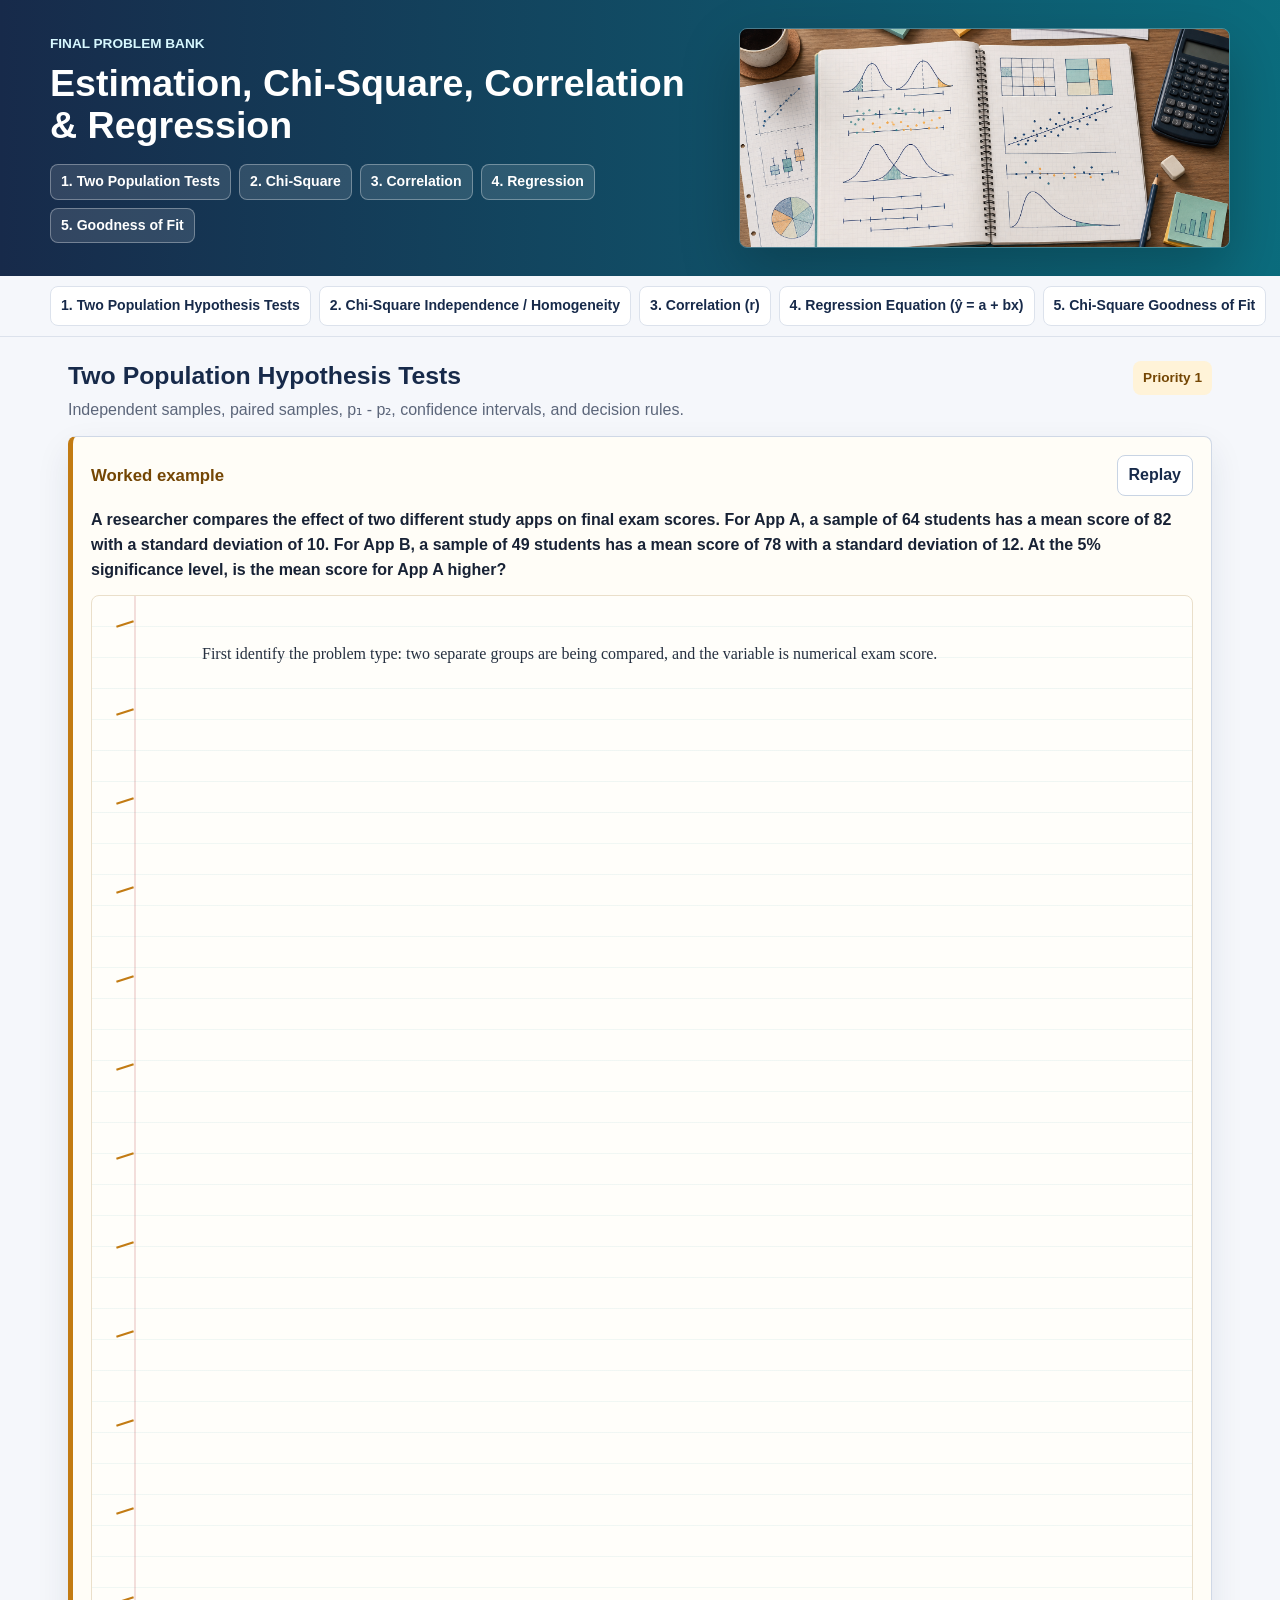
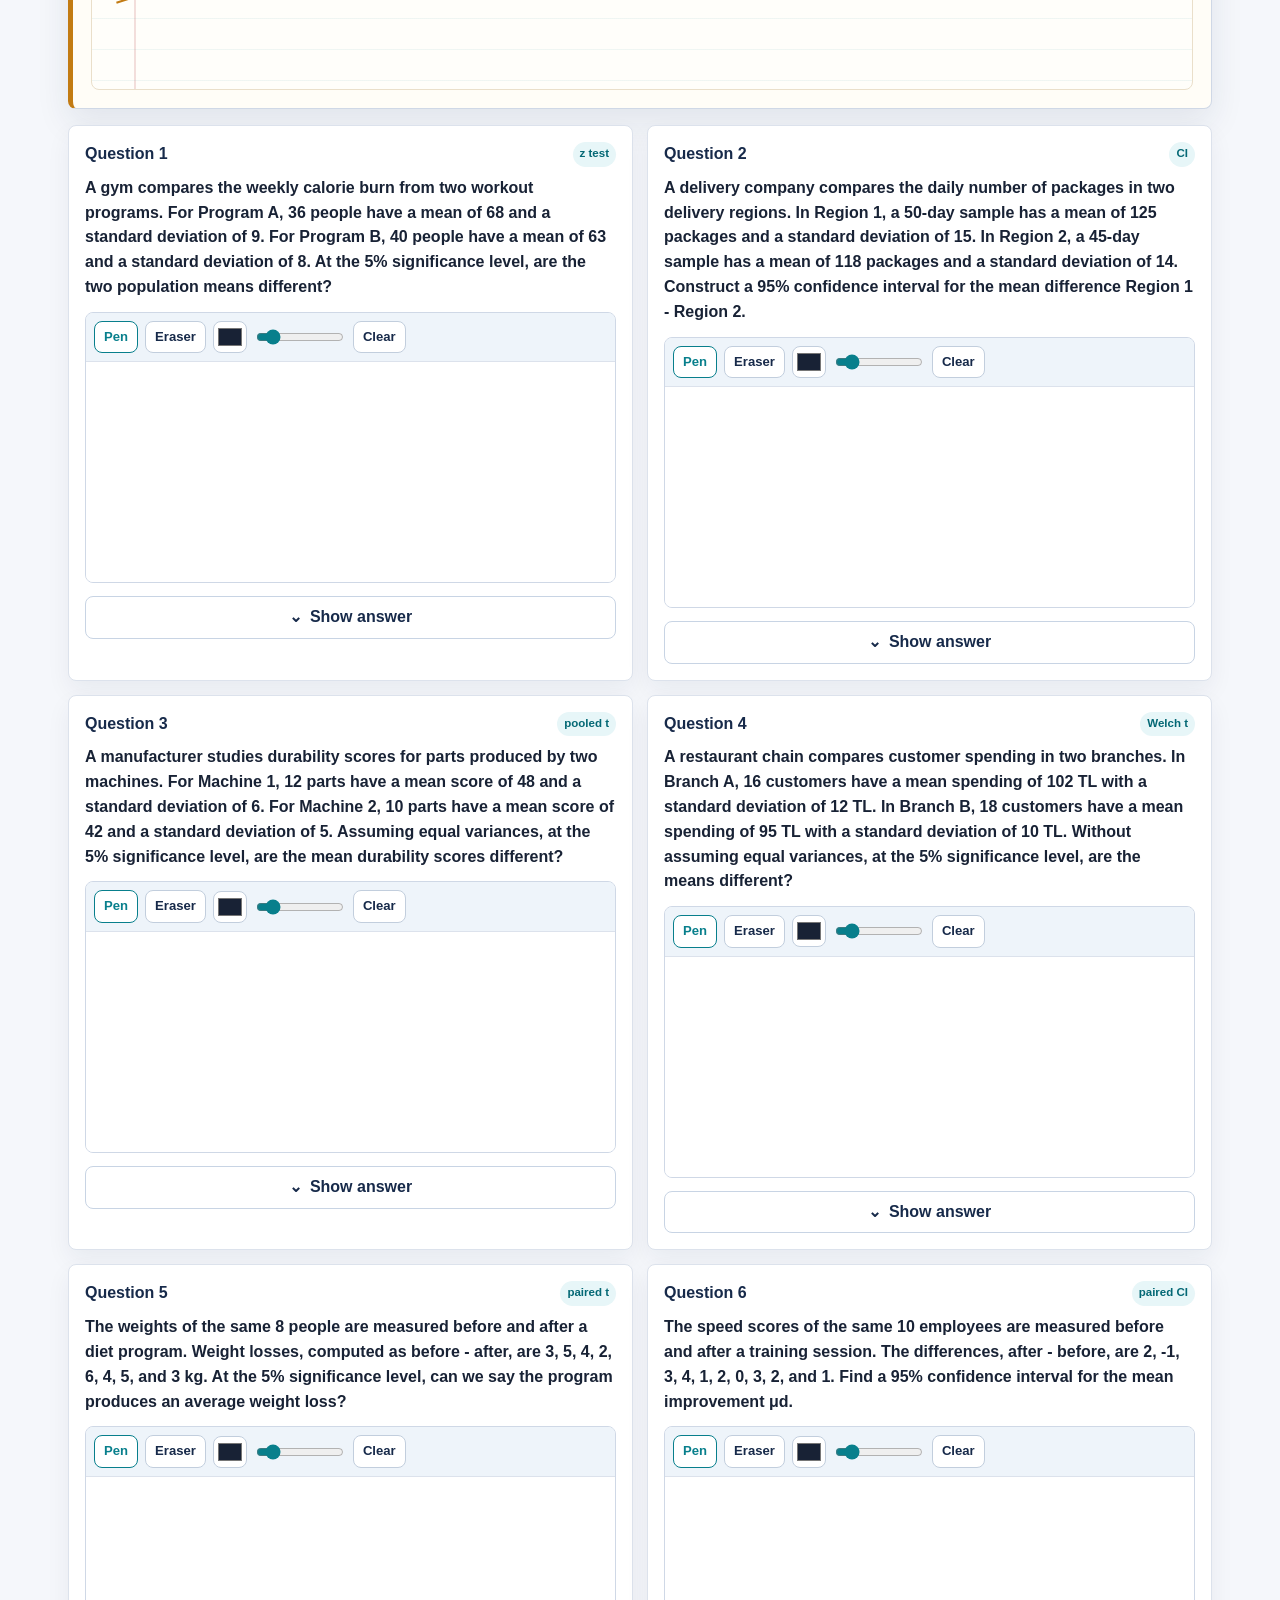
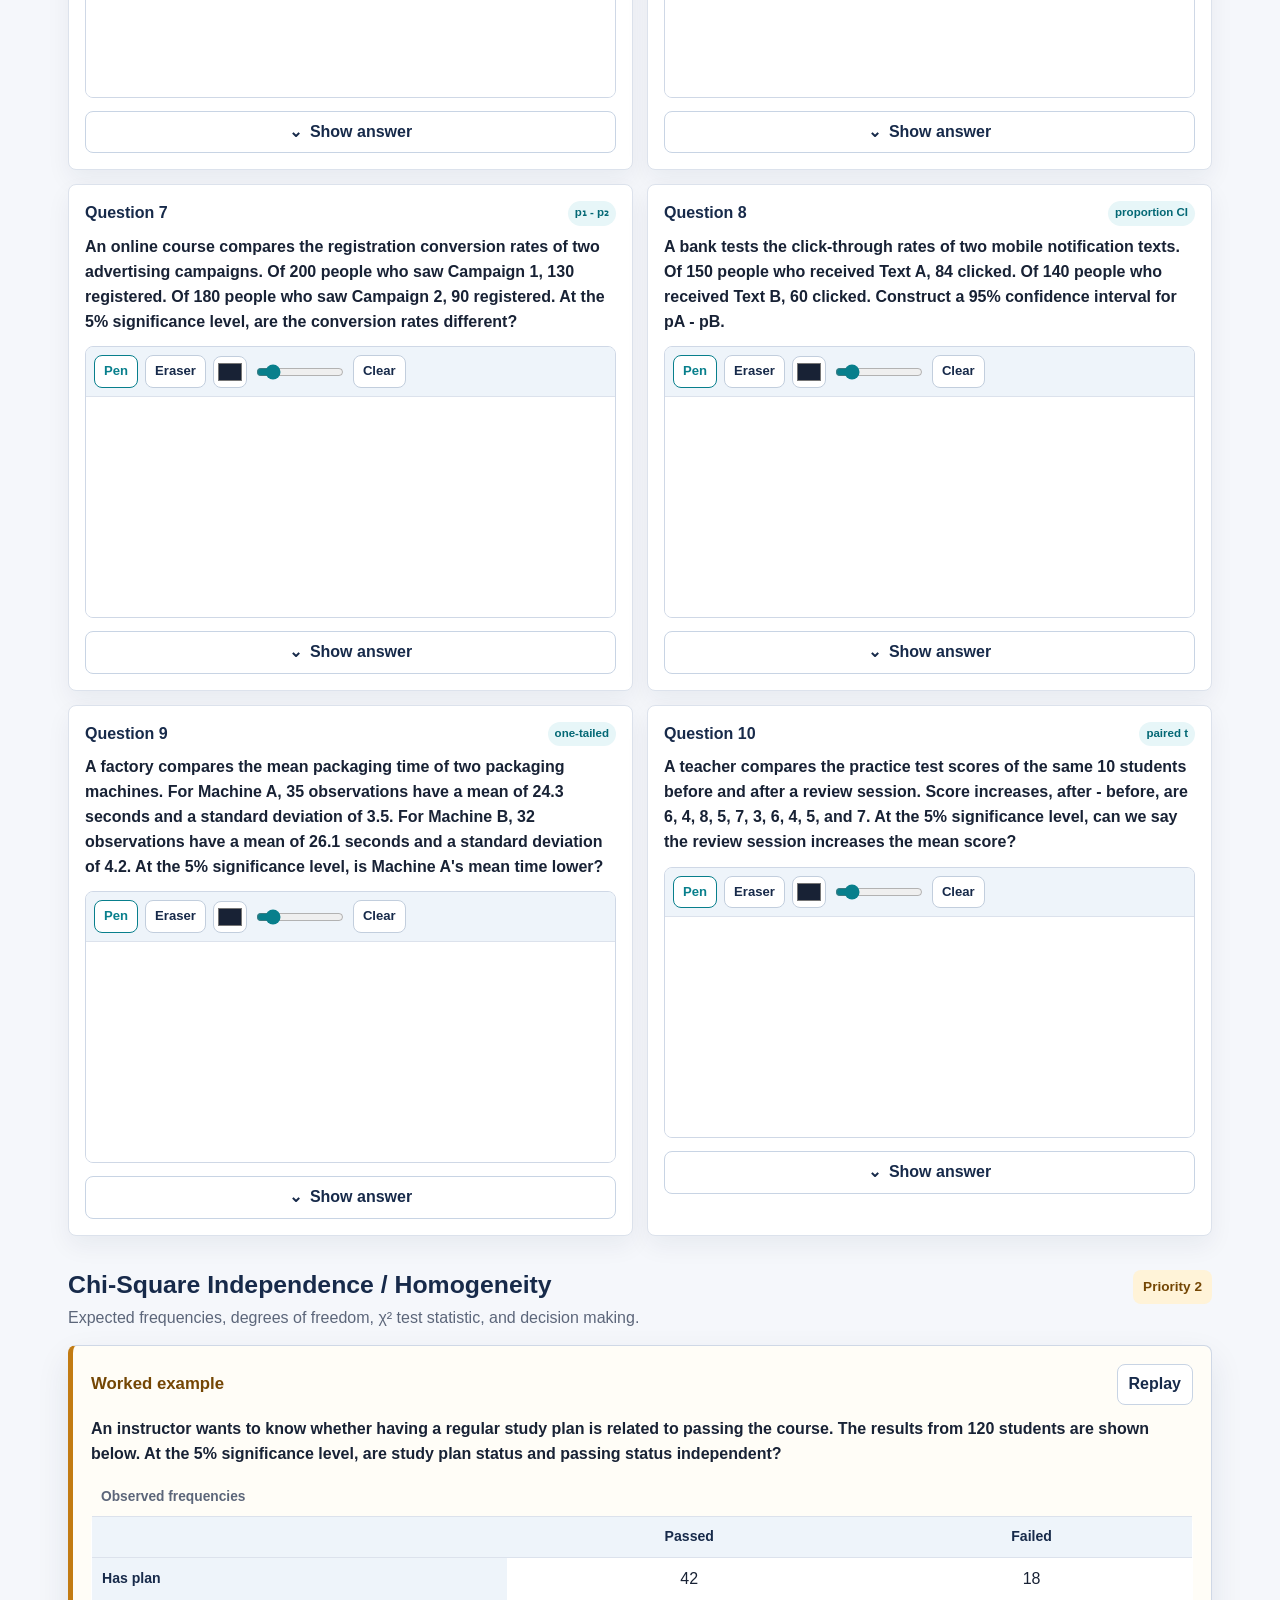
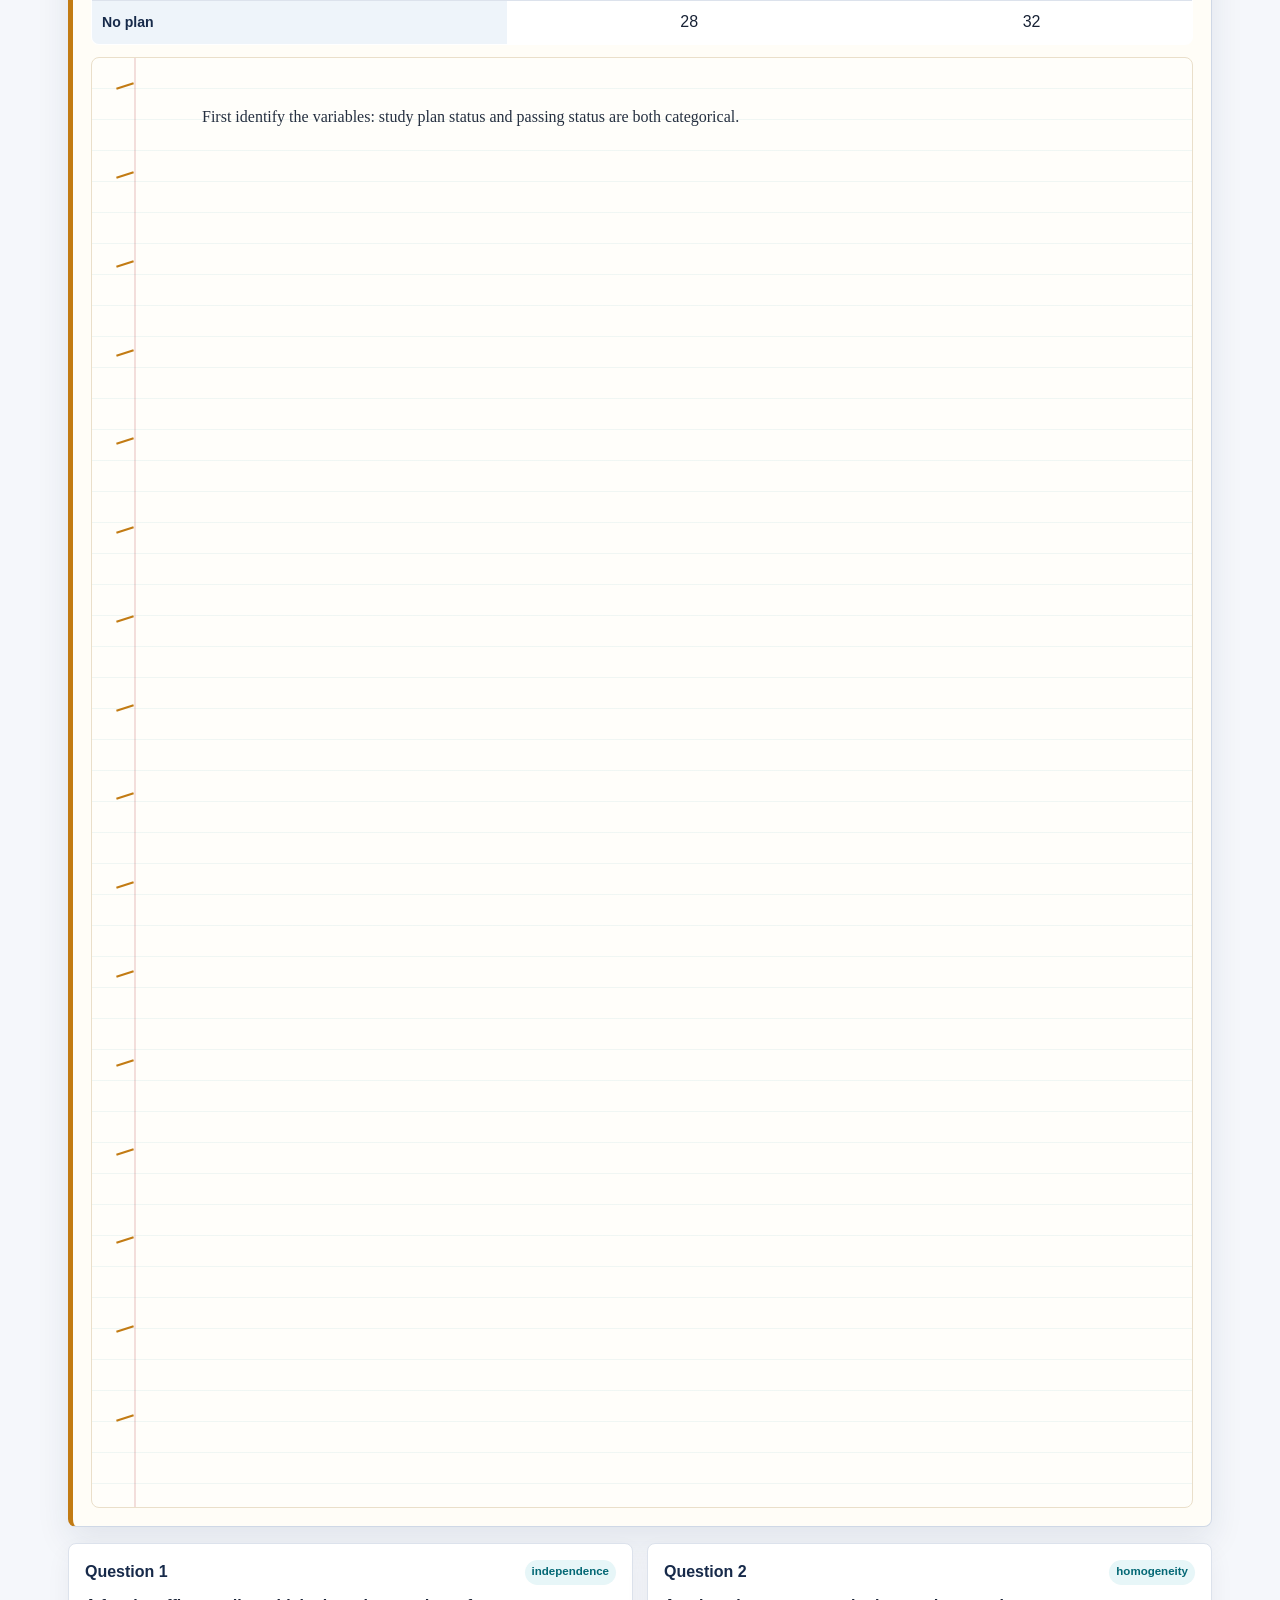
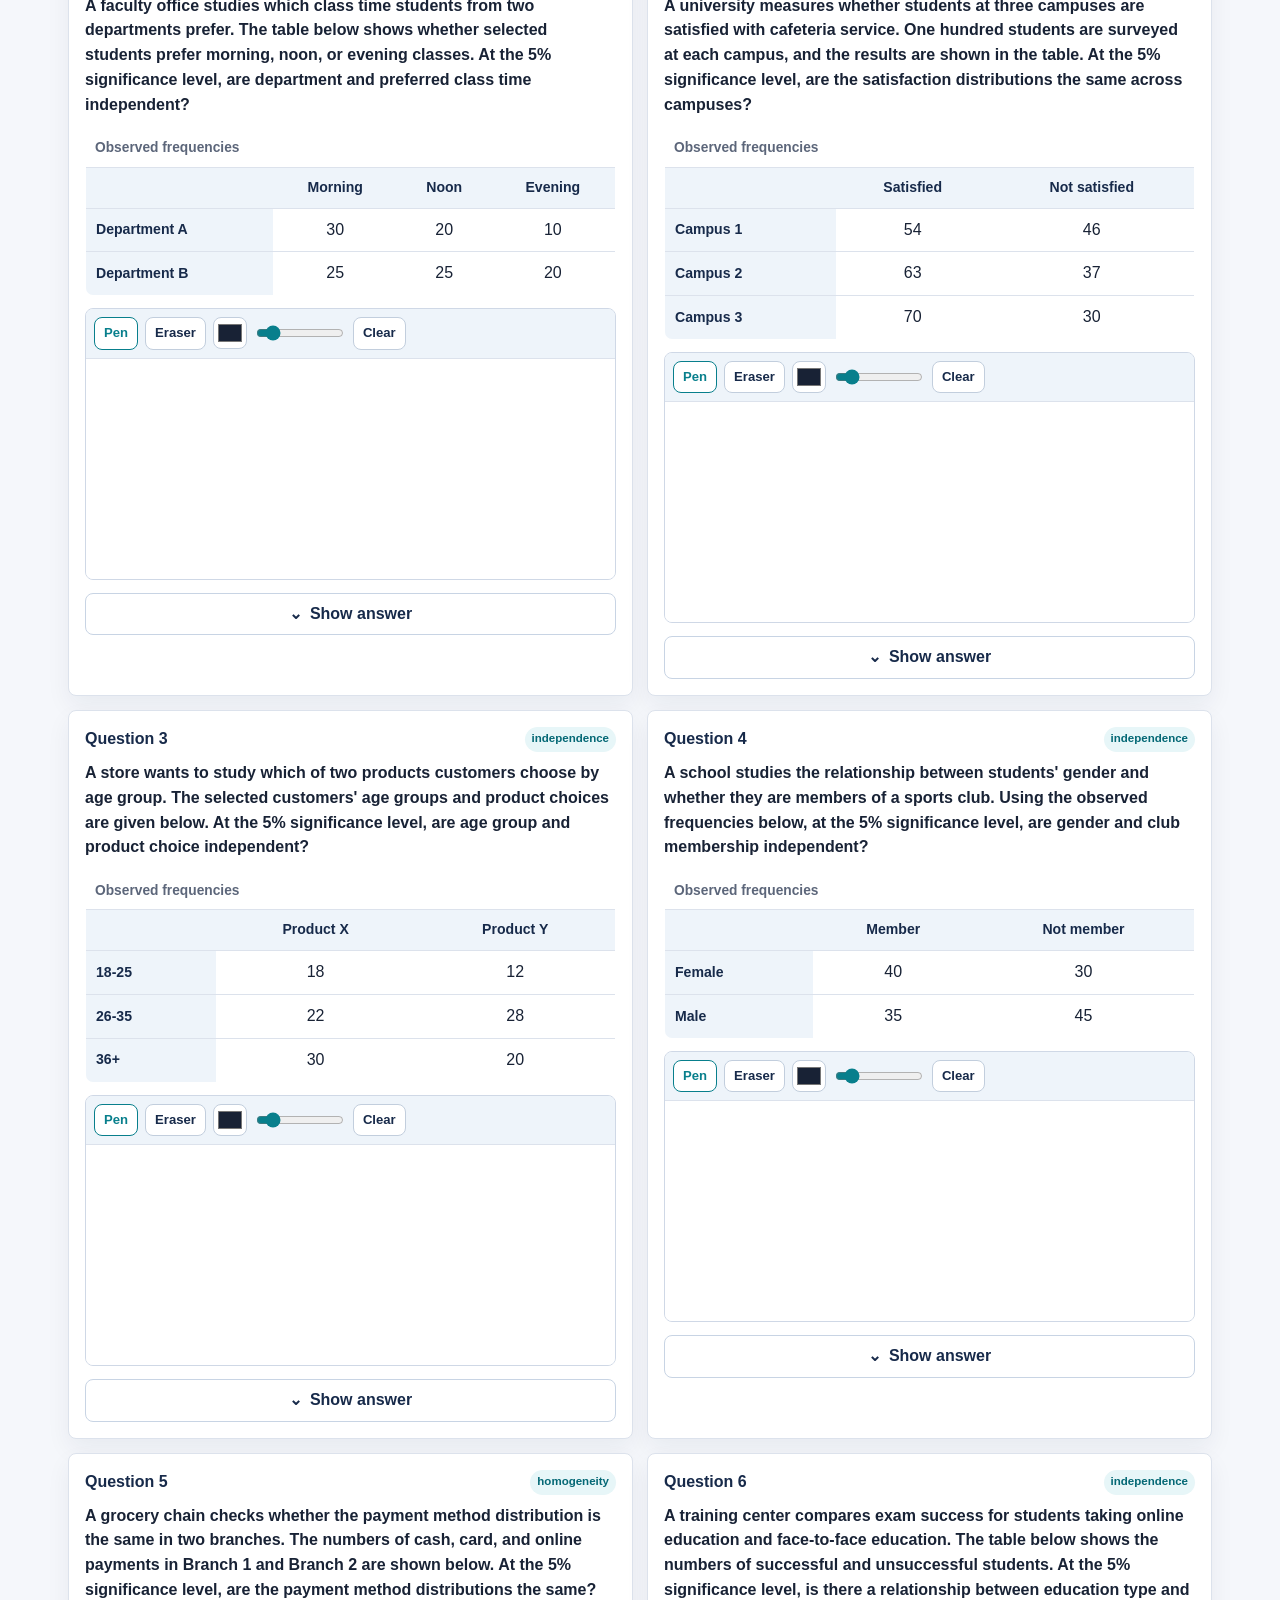
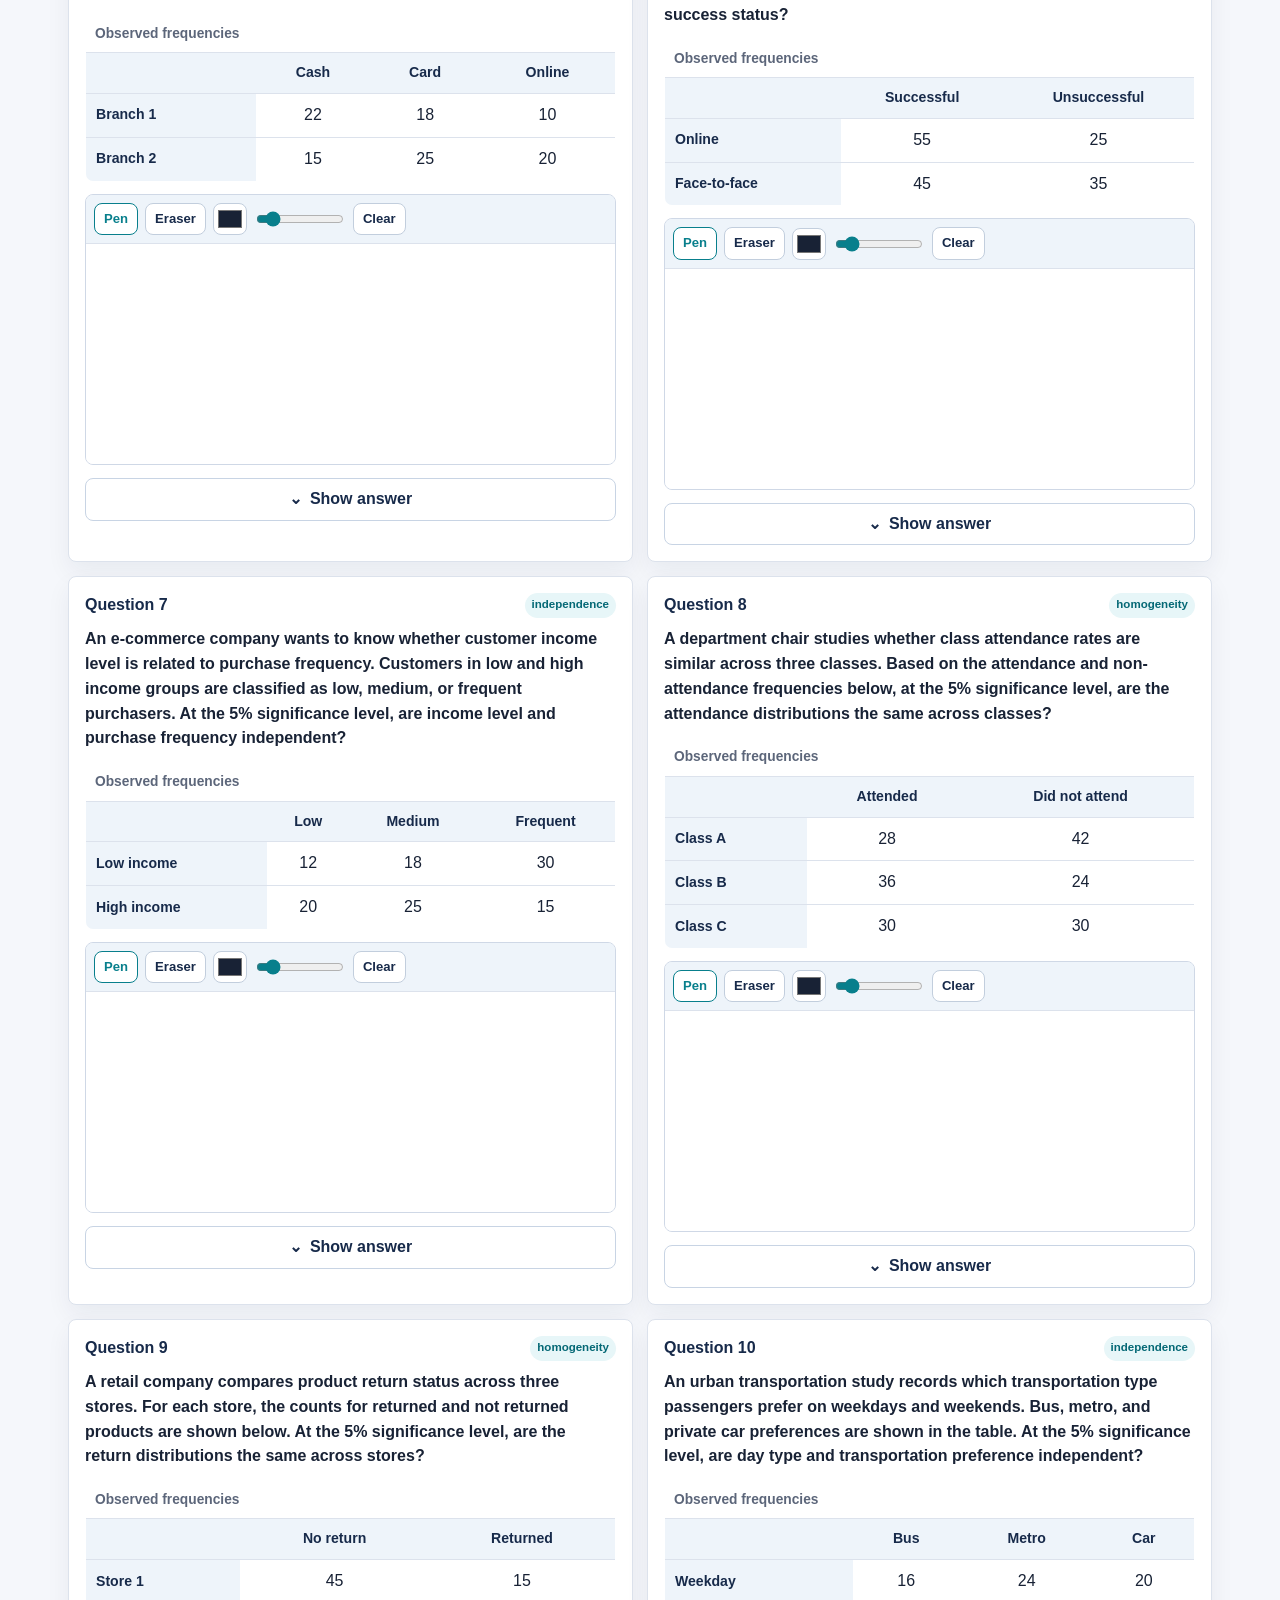
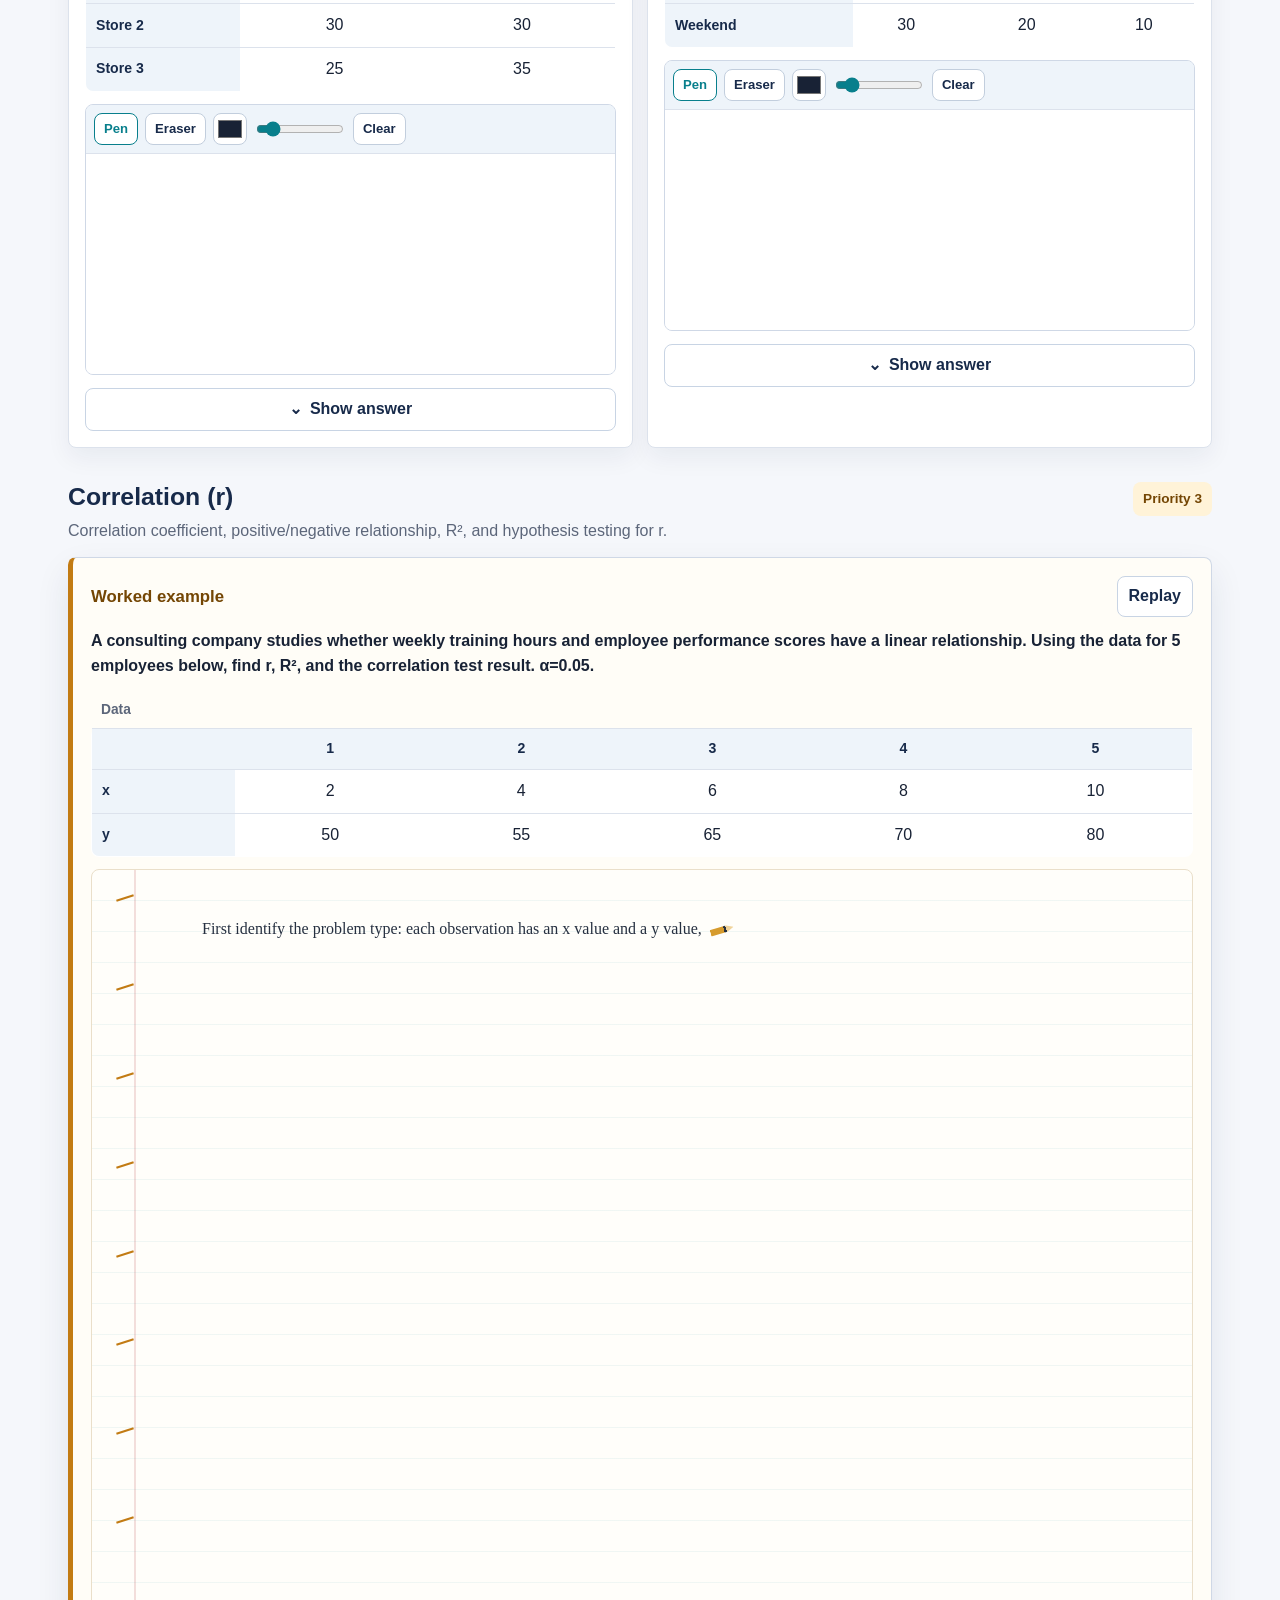
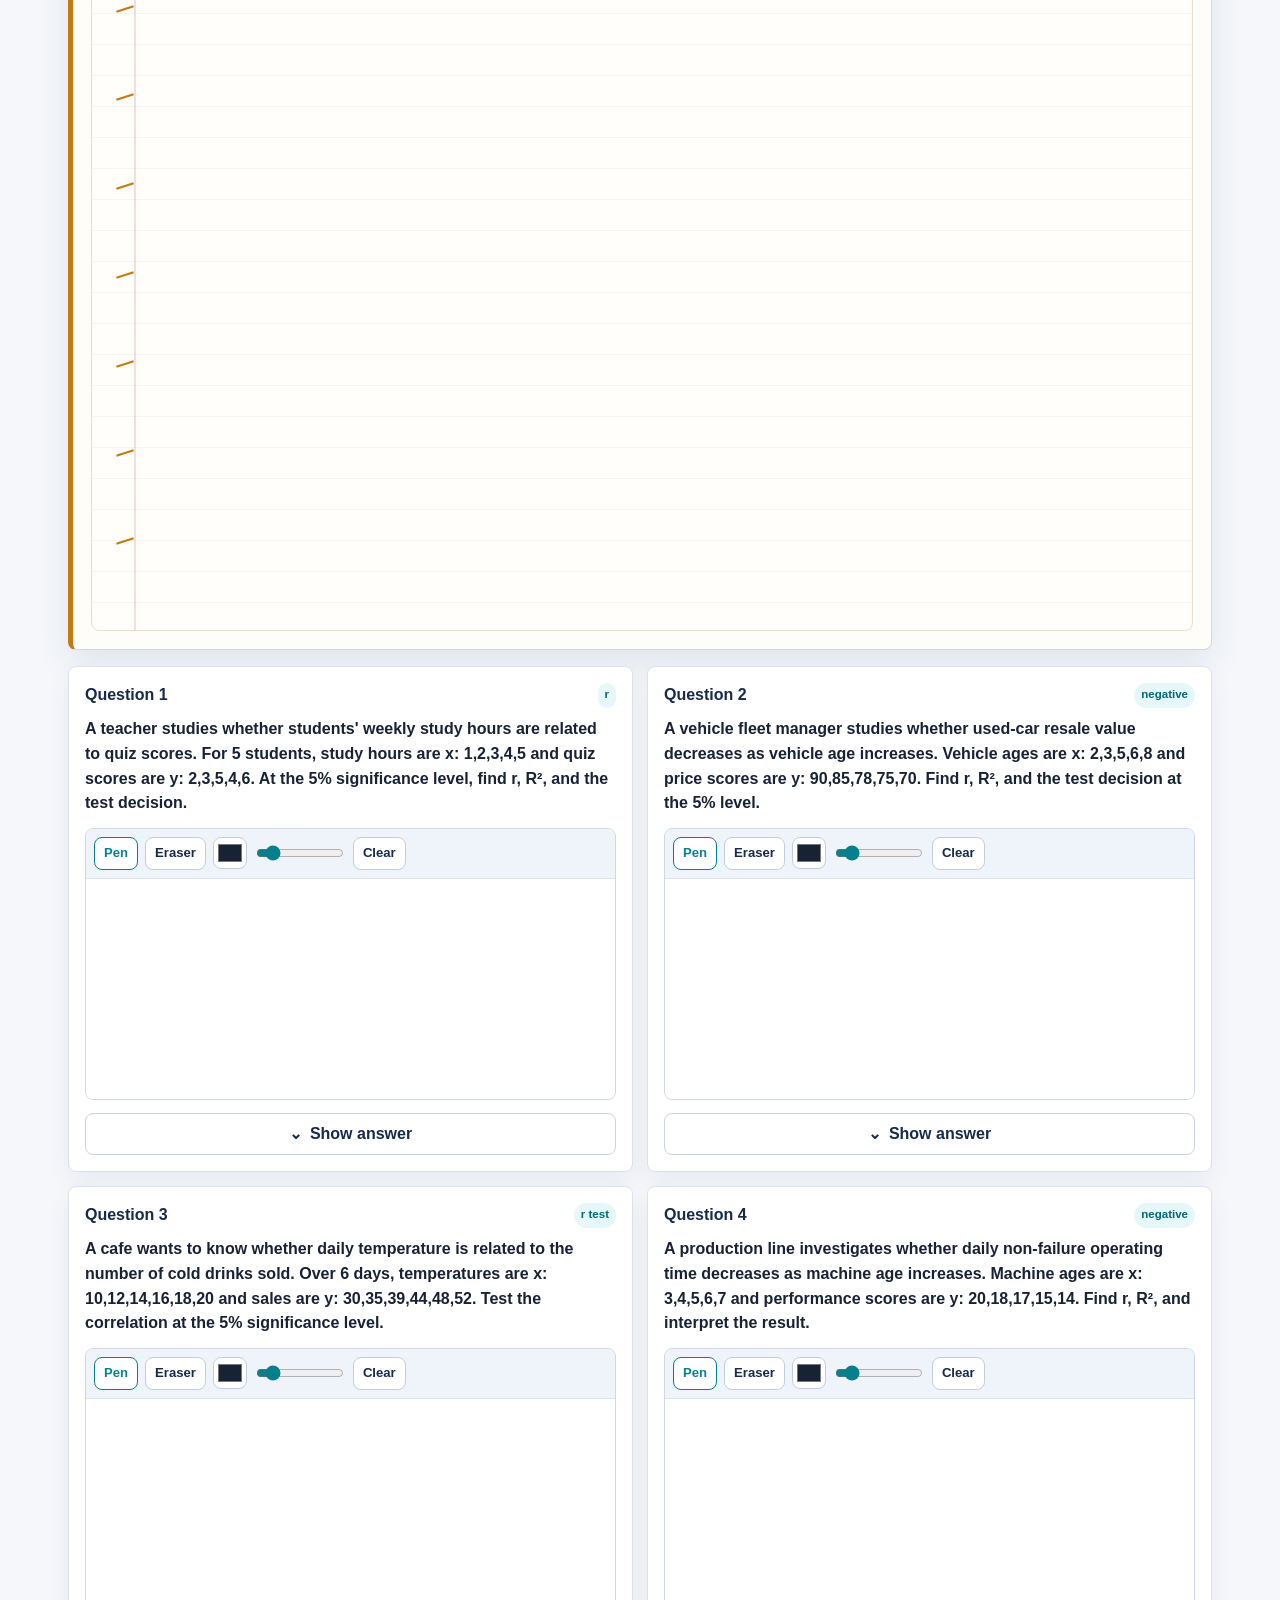
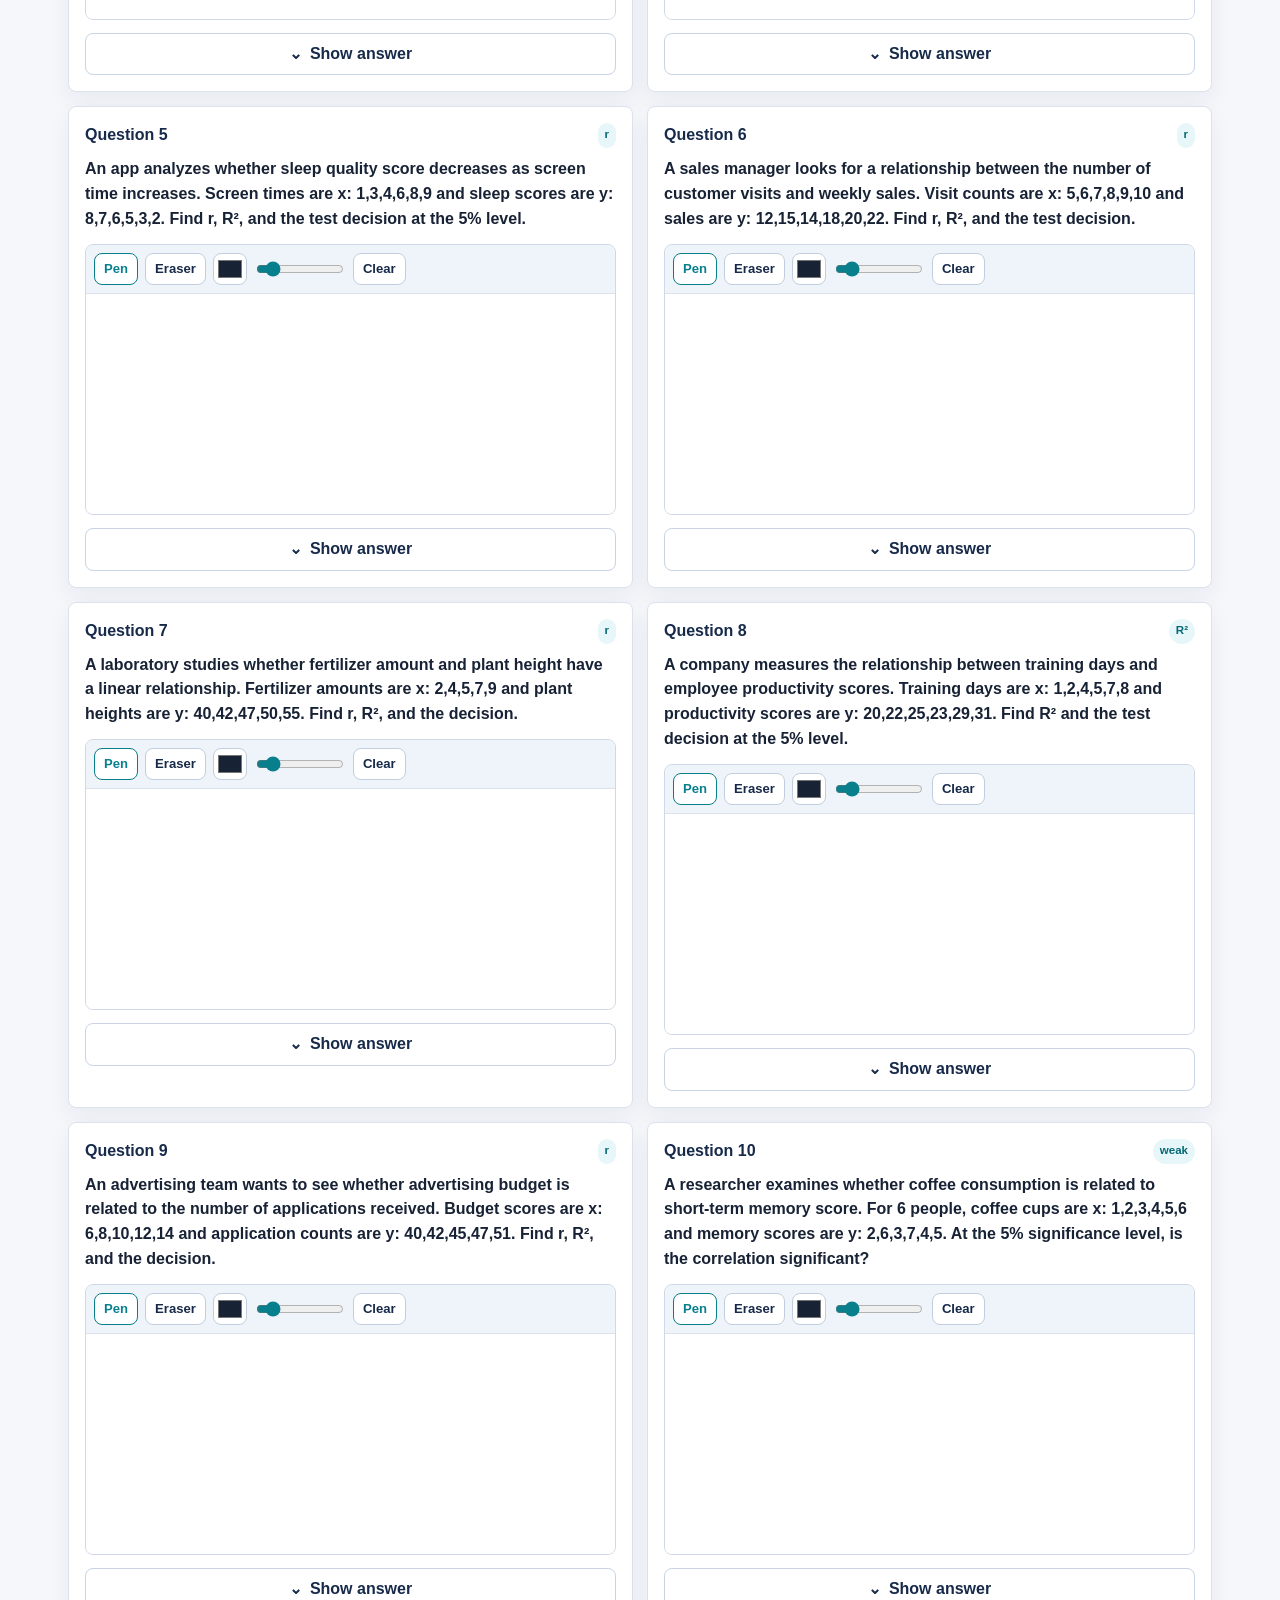
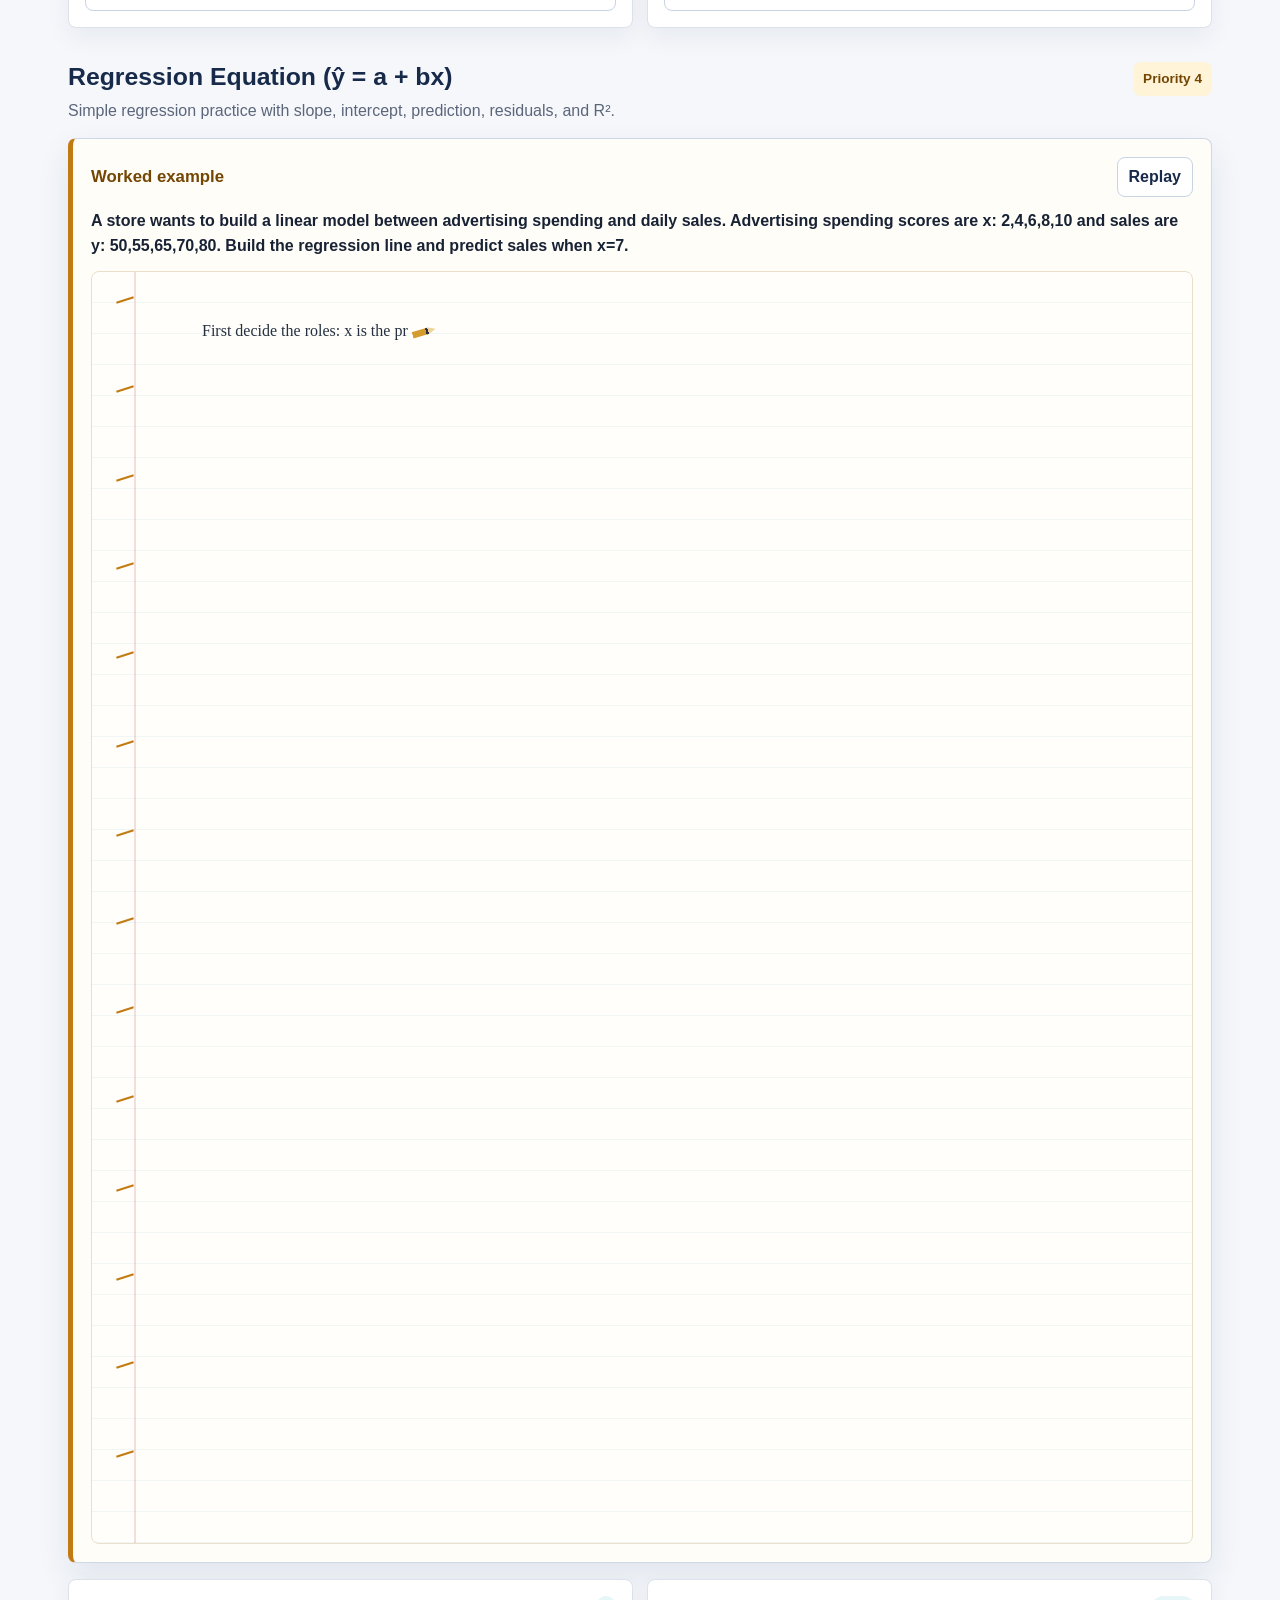
==== outputs/index.html @ 9b11d753 "Add files via upload" ====
<!doctype html>
<html lang="en">
  <head>
    <meta charset="utf-8" />
    <meta name="viewport" content="width=device-width, initial-scale=1" />
    <title>Final Problem Bank | Statistics</title>
    <link rel="stylesheet" href="./styles.css" />
  </head>
  <body>
    <header class="site-header">
      <div class="header-copy">
        <p class="eyebrow">Final problem bank</p>
        <h1>Estimation, Chi-Square, Correlation & Regression</h1>
        <div class="priority-strip" aria-label="Priority order">
          <span>1. Two Population Tests</span>
          <span>2. Chi-Square</span>
          <span>3. Correlation</span>
          <span>4. Regression</span>
          <span>5. Goodness of Fit</span>
        </div>
      </div>
      <img
        class="study-visual"
        src="./assets/statistics-study-desk.png"
        alt="A study desk with a notebook, pencil, and calculator for statistics practice"
      />
    </header>

    <nav class="topic-nav" id="topicNav" aria-label="Topic links"></nav>

    <main id="app" class="content"></main>

    <script src="./script.js"></script>
  </body>
</html>
---- outputs/styles.css ----
:root {
  --bg: #f5f7fb;
  --surface: #ffffff;
  --paper: #fffdf7;
  --ink: #182235;
  --muted: #5c667a;
  --line: #dce2ec;
  --navy: #172a4a;
  --teal: #087f8c;
  --amber: #c27b13;
  --green: #2d7d46;
  --red: #b33a3a;
  --shadow: 0 14px 34px rgba(23, 42, 74, 0.09);
}

* {
  box-sizing: border-box;
}

html {
  scroll-behavior: smooth;
}

body {
  margin: 0;
  background: var(--bg);
  color: var(--ink);
  font-family: "Segoe UI", Arial, sans-serif;
  line-height: 1.55;
}

button,
input,
select {
  font: inherit;
}

.site-header {
  position: relative;
  display: grid;
  grid-template-columns: minmax(0, 1.15fr) minmax(260px, 0.85fr);
  gap: 24px;
  min-height: 250px;
  padding: 28px max(24px, calc((100% - 1180px) / 2));
  overflow: hidden;
  color: #ffffff;
  background:
    linear-gradient(90deg, rgba(23, 42, 74, 0.94), rgba(8, 127, 140, 0.78)),
    #172a4a;
}

.header-copy {
  align-self: center;
  z-index: 1;
  max-width: 760px;
}

.eyebrow {
  margin: 0 0 8px;
  color: #d7f8ff;
  font-size: 0.85rem;
  font-weight: 700;
  text-transform: uppercase;
}

h1,
h2,
h3,
p {
  margin-top: 0;
}

h1 {
  max-width: 780px;
  margin-bottom: 18px;
  font-size: 2.35rem;
  line-height: 1.12;
}

.priority-strip {
  display: flex;
  flex-wrap: wrap;
  gap: 8px;
}

.priority-strip span {
  display: inline-flex;
  align-items: center;
  min-height: 34px;
  padding: 6px 10px;
  border: 1px solid rgba(255, 255, 255, 0.32);
  border-radius: 8px;
  background: rgba(255, 255, 255, 0.12);
  color: #ffffff;
  font-size: 0.88rem;
  font-weight: 650;
}

.study-visual {
  width: 100%;
  height: 220px;
  align-self: center;
  object-fit: cover;
  border: 1px solid rgba(255, 255, 255, 0.24);
  border-radius: 8px;
  box-shadow: 0 22px 60px rgba(0, 0, 0, 0.22);
}

.topic-nav {
  position: sticky;
  top: 0;
  z-index: 10;
  display: flex;
  gap: 8px;
  overflow-x: auto;
  padding: 10px max(16px, calc((100% - 1180px) / 2));
  border-bottom: 1px solid var(--line);
  background: rgba(245, 247, 251, 0.92);
  backdrop-filter: blur(12px);
}

.topic-nav a {
  flex: 0 0 auto;
  padding: 8px 10px;
  border: 1px solid var(--line);
  border-radius: 8px;
  background: var(--surface);
  color: var(--navy);
  font-size: 0.88rem;
  font-weight: 700;
  text-decoration: none;
}

.topic-nav a:focus-visible,
.answer-toggle:focus-visible,
.replay-button:focus-visible {
  outline: 3px solid rgba(8, 127, 140, 0.35);
  outline-offset: 2px;
}

.content {
  max-width: 1180px;
  margin: 0 auto;
  padding: 24px 18px 56px;
}

.topic-section {
  margin-bottom: 34px;
  scroll-margin-top: 74px;
}

.section-head {
  display: grid;
  grid-template-columns: minmax(0, 1fr) auto;
  gap: 16px;
  align-items: start;
  margin-bottom: 14px;
}

.section-head h2 {
  margin: 0 0 7px;
  color: var(--navy);
  font-size: 1.55rem;
  line-height: 1.2;
}

.section-head p {
  max-width: 760px;
  margin: 0;
  color: var(--muted);
}

.importance {
  display: inline-flex;
  align-items: center;
  min-height: 34px;
  padding: 5px 10px;
  border-radius: 8px;
  background: #fff3d8;
  color: #744604;
  font-size: 0.85rem;
  font-weight: 800;
  white-space: nowrap;
}

.example-panel {
  margin-bottom: 16px;
  padding: 18px;
  border: 1px solid #cfd8e6;
  border-left: 5px solid var(--amber);
  border-radius: 8px;
  background: var(--paper);
  box-shadow: var(--shadow);
}

.example-head {
  display: flex;
  justify-content: space-between;
  gap: 12px;
  align-items: center;
  margin-bottom: 12px;
}

.example-head h3 {
  margin: 0;
  color: #744604;
  font-size: 1.05rem;
}

.replay-button,
.answer-toggle {
  display: inline-flex;
  align-items: center;
  justify-content: center;
  gap: 8px;
  min-height: 38px;
  border: 1px solid #c8d4e4;
  border-radius: 8px;
  background: #ffffff;
  color: var(--navy);
  cursor: pointer;
  font-weight: 750;
}

.replay-button {
  padding: 7px 11px;
}

.answer-toggle {
  width: 100%;
  margin-top: 13px;
  padding: 8px 11px;
}

.replay-button:hover,
.answer-toggle:hover {
  border-color: var(--teal);
  color: var(--teal);
}

.question-text {
  margin-bottom: 12px;
  color: var(--ink);
  font-weight: 650;
}

.data-table {
  width: 100%;
  margin: 12px 0;
  border-collapse: collapse;
  overflow: hidden;
  border: 1px solid var(--line);
  border-radius: 8px;
  background: #ffffff;
}

.data-table caption {
  padding: 8px 10px;
  color: var(--muted);
  font-size: 0.86rem;
  font-weight: 700;
  text-align: left;
}

.data-table th,
.data-table td {
  padding: 9px 10px;
  border-top: 1px solid var(--line);
  text-align: center;
  vertical-align: middle;
}

.data-table th {
  background: #eef4fa;
  color: var(--navy);
  font-size: 0.88rem;
}

.data-table td:first-child,
.data-table th:first-child {
  text-align: left;
  font-weight: 700;
}

.notebook {
  min-height: 240px;
  padding: 14px 16px;
  border: 1px solid #eadfca;
  border-radius: 8px;
  background:
    repeating-linear-gradient(180deg, transparent 0 30px, rgba(8, 127, 140, 0.12) 31px),
    linear-gradient(90deg, rgba(179, 58, 58, 0.16) 0 2px, transparent 2px 100%),
    #fffefa;
  background-position: 0 0, 42px 0, 0 0;
}

.write-line {
  position: relative;
  min-height: 30px;
  padding-left: 38px;
  color: #263040;
  font-family: "Segoe Print", "Comic Sans MS", cursive;
  font-size: 1rem;
  line-height: 1.85;
  white-space: pre-wrap;
}

.write-line::before {
  content: "";
  position: absolute;
  left: 8px;
  top: 13px;
  width: 18px;
  height: 2px;
  background: var(--amber);
  transform: rotate(-18deg);
}

.cursor {
  display: none;
  width: 24px;
  height: 10px;
  margin-left: 4px;
  background:
    linear-gradient(90deg, #d69b2d 0 58%, #263040 58% 68%, #f0d39a 68% 100%);
  clip-path: polygon(0 18%, 70% 18%, 100% 50%, 70% 82%, 0 82%);
  transform: rotate(-16deg);
  vertical-align: -1px;
  animation: pencilPulse 0.75s ease-in-out infinite;
}

.write-line.is-writing .cursor {
  display: inline-block;
}

@keyframes pencilPulse {
  50% {
    transform: rotate(-16deg) translateX(2px);
  }
}

.question-grid {
  display: grid;
  grid-template-columns: repeat(2, minmax(0, 1fr));
  gap: 14px;
}

.question-card {
  min-width: 0;
  padding: 16px;
  border: 1px solid var(--line);
  border-radius: 8px;
  background: var(--surface);
  box-shadow: 0 10px 24px rgba(23, 42, 74, 0.06);
}

.question-card h3 {
  display: flex;
  justify-content: space-between;
  gap: 10px;
  margin-bottom: 9px;
  color: var(--navy);
  font-size: 1rem;
}

.tag {
  flex: 0 0 auto;
  padding: 3px 7px;
  border-radius: 999px;
  background: #e7f6f8;
  color: #046875;
  font-size: 0.72rem;
  font-weight: 800;
}

.scratch-board {
  margin-top: 12px;
  border: 1px solid #cfd8e6;
  border-radius: 8px;
  background: #f8fafc;
  overflow: hidden;
}

.board-toolbar {
  display: flex;
  flex-wrap: wrap;
  gap: 7px;
  align-items: center;
  min-height: 44px;
  padding: 8px;
  border-bottom: 1px solid var(--line);
  background: #eef4fa;
}

.board-tool {
  min-height: 32px;
  padding: 5px 9px;
  border: 1px solid #c2cedd;
  border-radius: 8px;
  background: #ffffff;
  color: var(--navy);
  cursor: pointer;
  font-size: 0.82rem;
  font-weight: 800;
}

.board-tool:hover,
.board-tool.is-active {
  border-color: var(--teal);
  color: var(--teal);
}

.board-color {
  width: 34px;
  height: 32px;
  padding: 2px;
  border: 1px solid #c2cedd;
  border-radius: 8px;
  background: #ffffff;
  cursor: pointer;
}

.board-size {
  width: 88px;
  accent-color: var(--teal);
}

.drawing-board {
  display: block;
  width: 100%;
  height: 220px;
  background: #ffffff;
  cursor: crosshair;
  touch-action: none;
}

.answer {
  margin-top: 12px;
  padding-top: 12px;
  border-top: 1px solid var(--line);
}

.answer[hidden] {
  display: none;
}

.answer ol {
  margin: 0;
  padding-left: 20px;
}

.answer li {
  margin: 7px 0;
}

.decision {
  display: inline-flex;
  align-items: center;
  min-height: 28px;
  padding: 3px 8px;
  border-radius: 8px;
  background: #eef7f1;
  color: var(--green);
  font-weight: 800;
}

.decision.no {
  background: #fff0f0;
  color: var(--red);
}

.math {
  font-family: "Segoe UI", Arial, sans-serif;
  font-weight: 750;
}

@media (max-width: 880px) {
  .site-header {
    grid-template-columns: 1fr;
    min-height: 0;
  }

  .study-visual {
    height: 160px;
  }

  .section-head,
  .question-grid {
    grid-template-columns: 1fr;
  }
}

@media (max-width: 560px) {
  .site-header {
    padding: 20px 16px;
  }

  h1 {
    font-size: 1.8rem;
  }

  .content {
    padding-inline: 12px;
  }

  .example-panel,
  .question-card {
    padding: 13px;
  }

  .board-toolbar {
    gap: 6px;
  }

  .board-tool {
    flex: 1 1 auto;
  }

  .drawing-board {
    height: 190px;
  }

  .example-head {
    align-items: stretch;
    flex-direction: column;
  }

  .notebook {
    padding: 12px 10px;
  }

  .write-line {
    padding-left: 30px;
    font-size: 0.95rem;
  }

  .data-table {
    display: block;
    overflow-x: auto;
    white-space: nowrap;
  }
}

@media (prefers-reduced-motion: reduce) {
  html {
    scroll-behavior: auto;
  }

  .cursor {
    animation: none;
  }
}
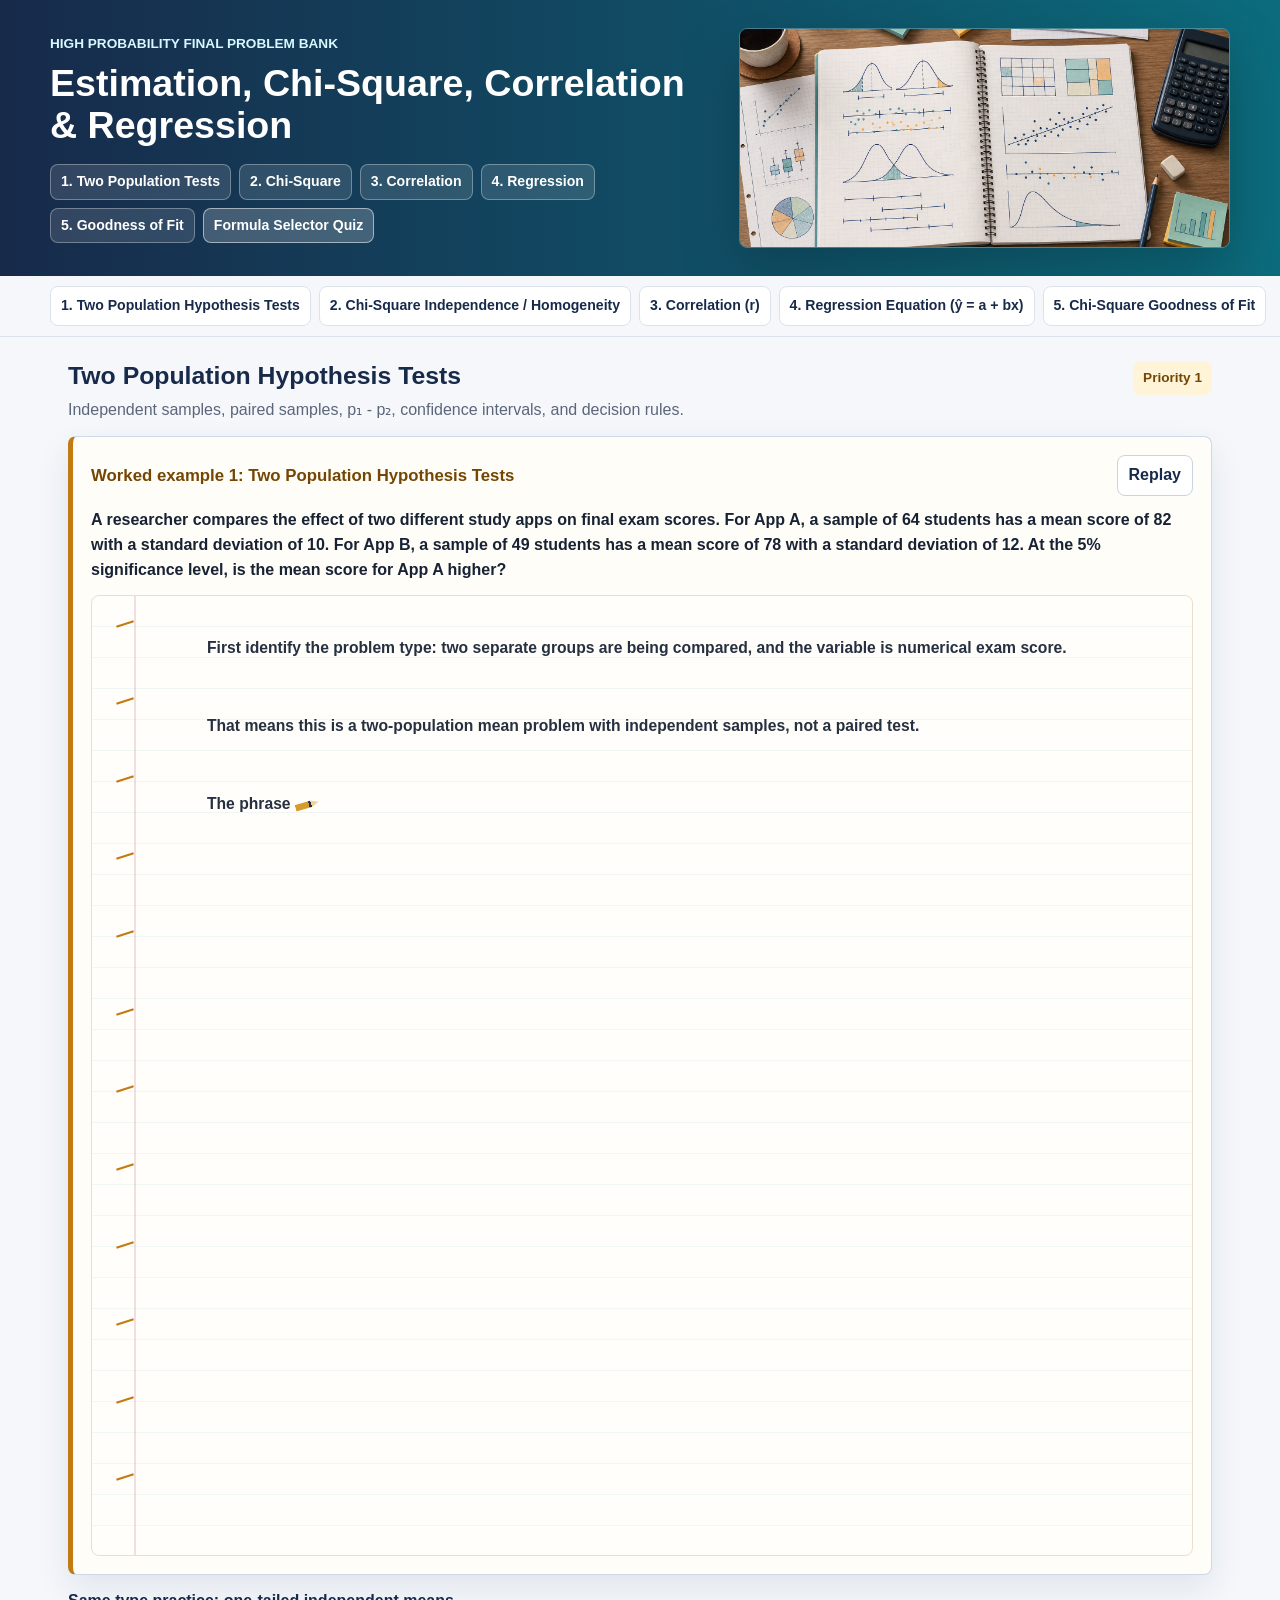
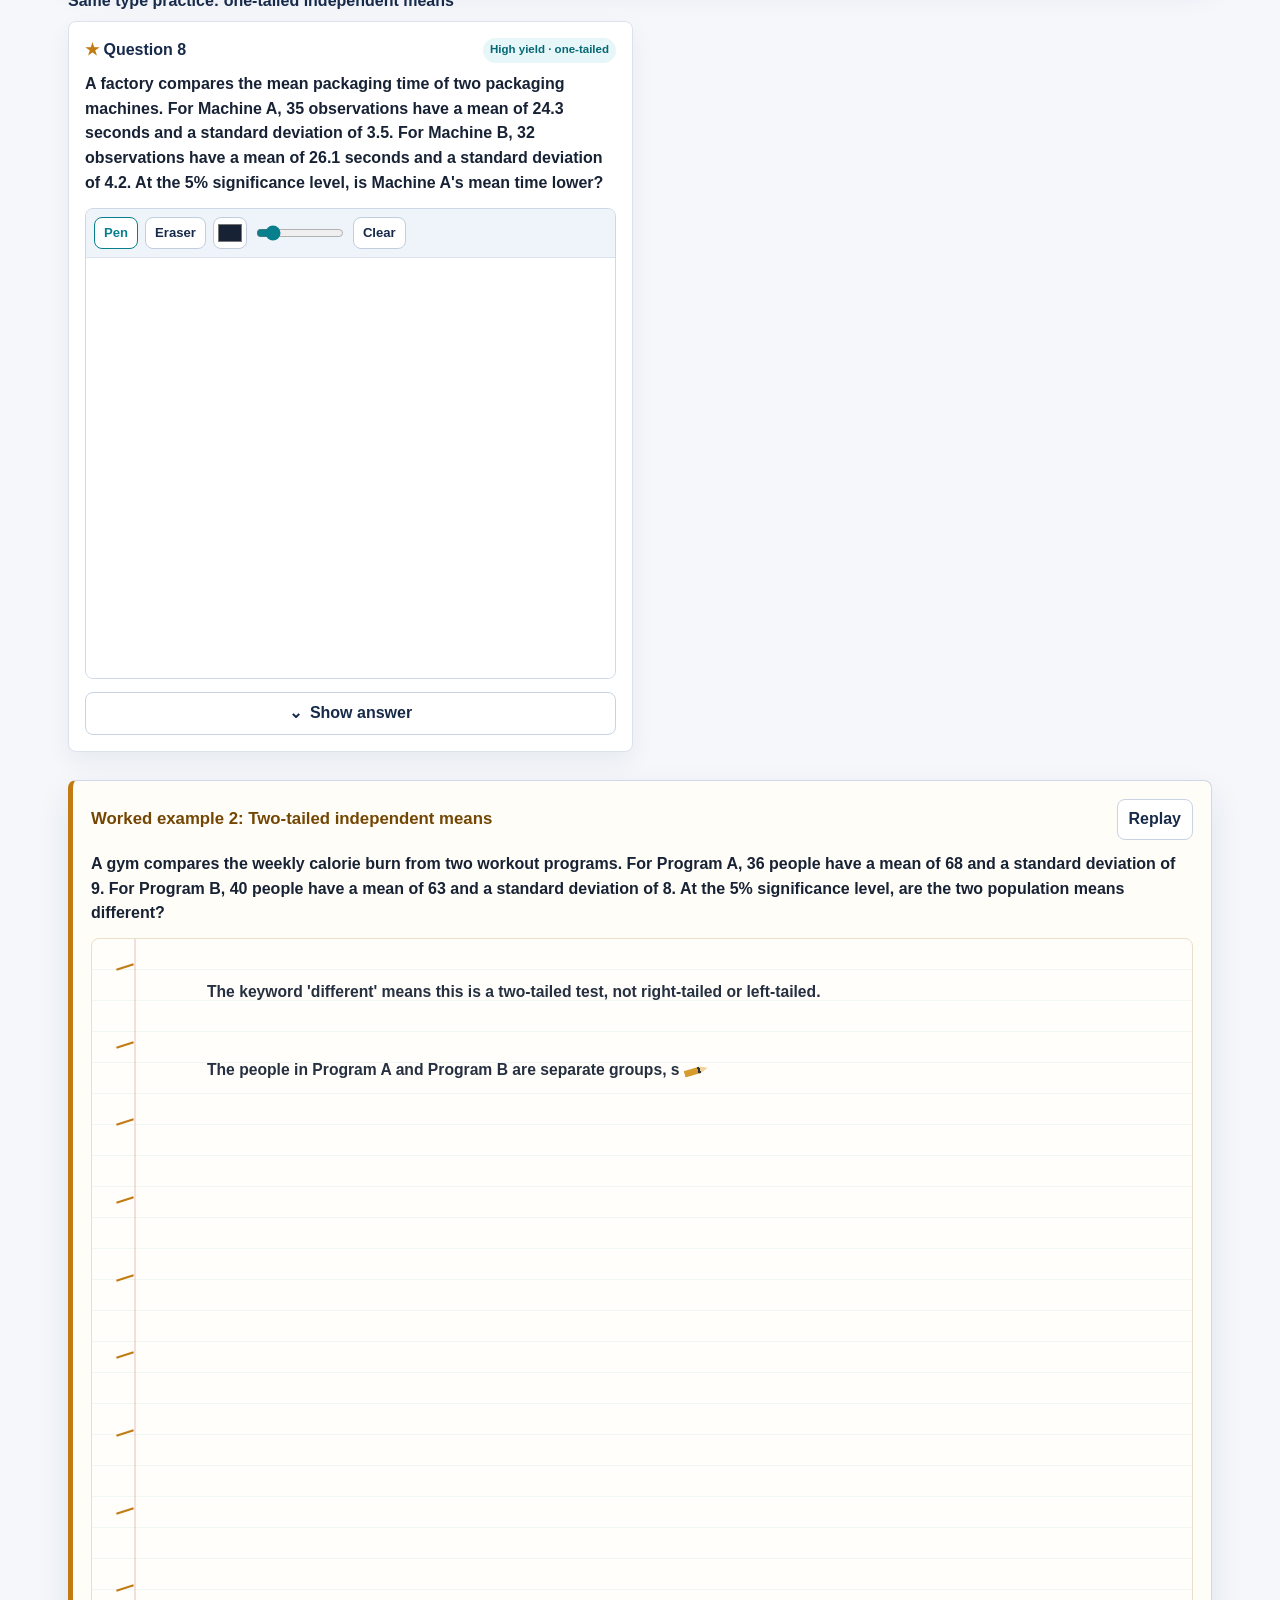
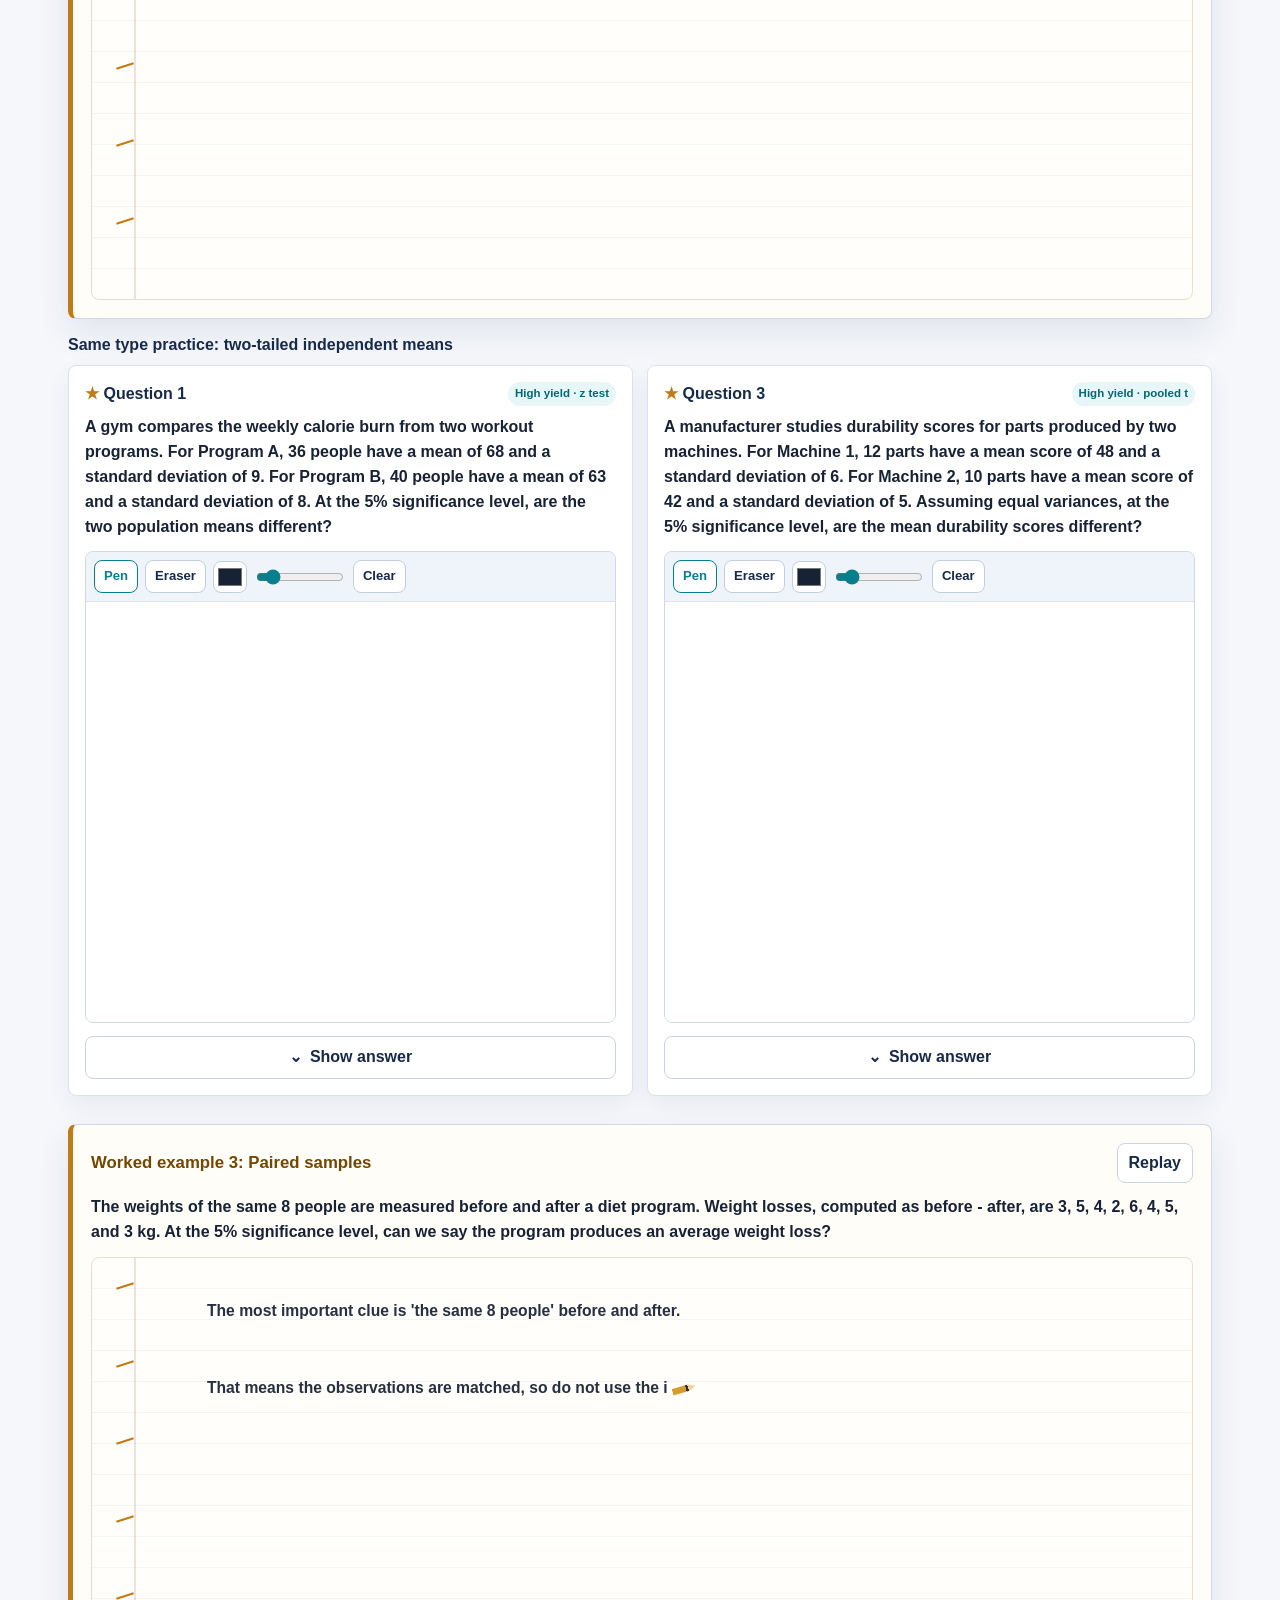
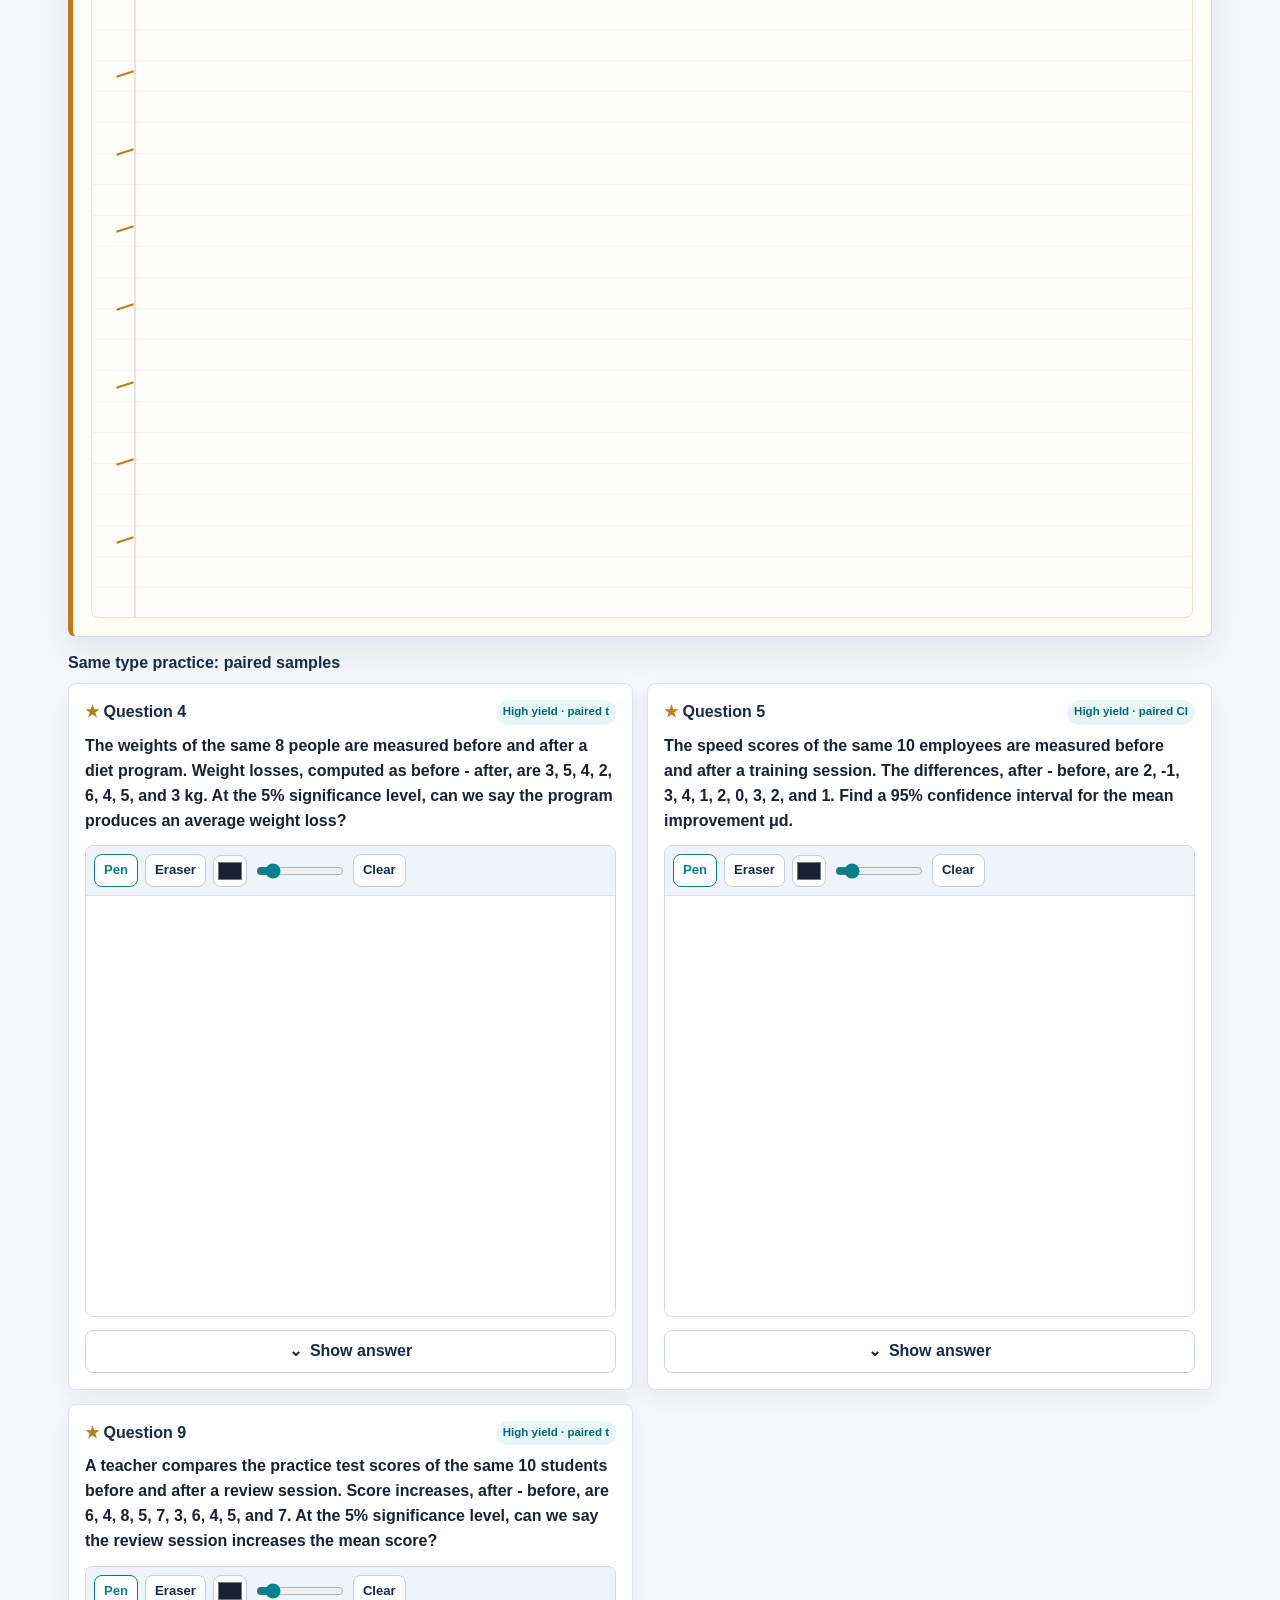
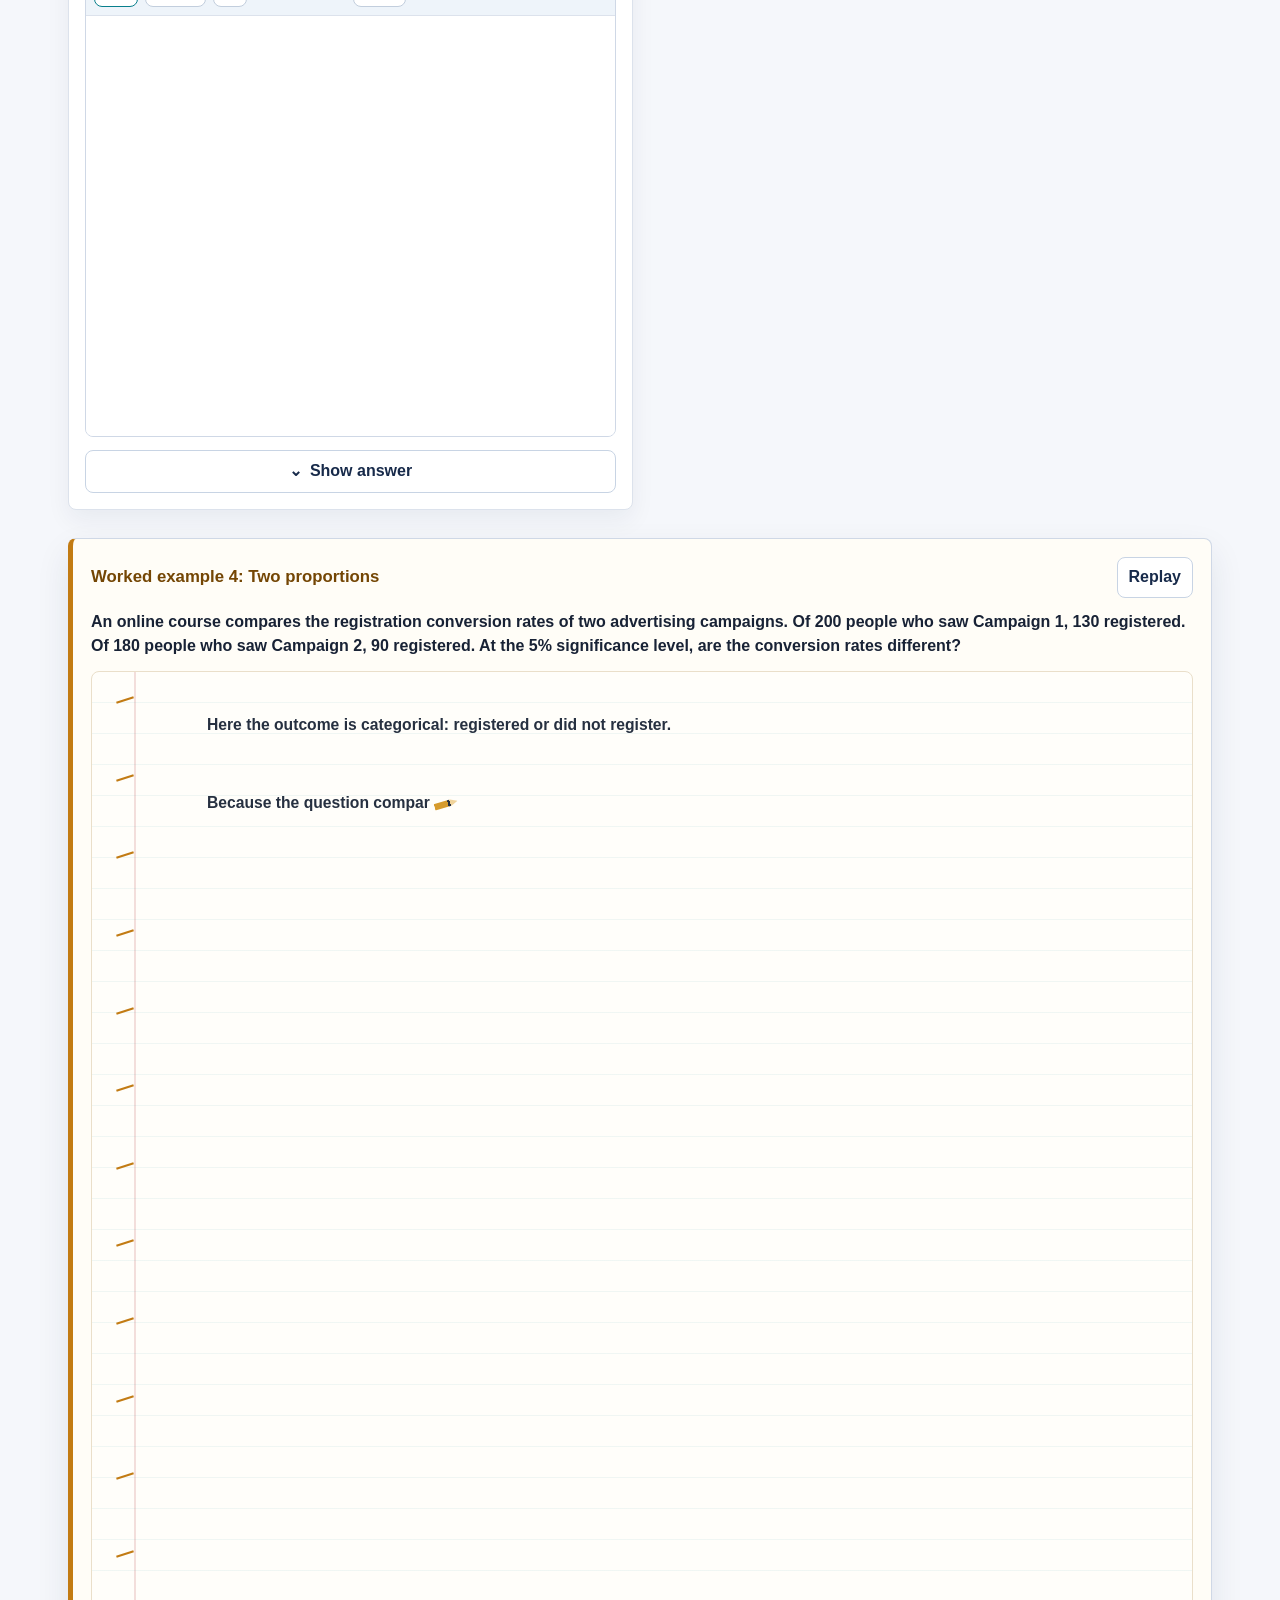
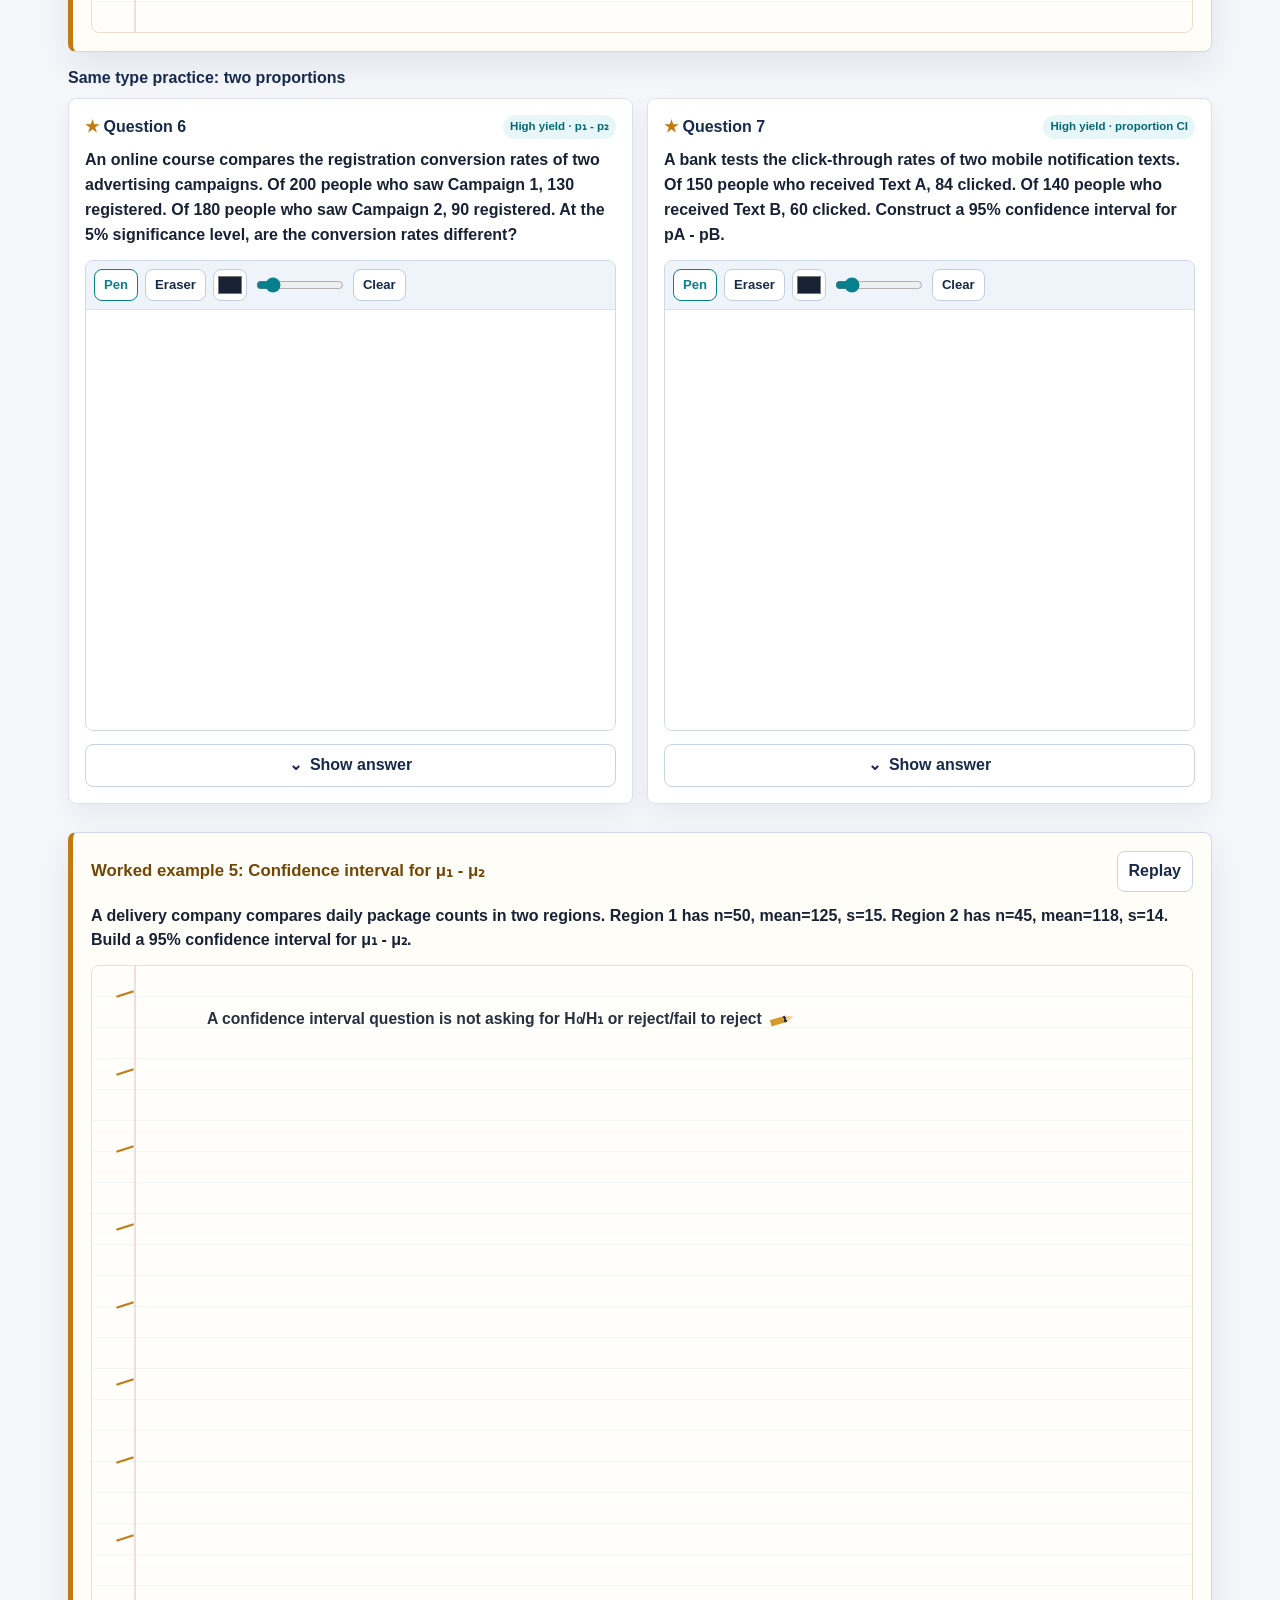
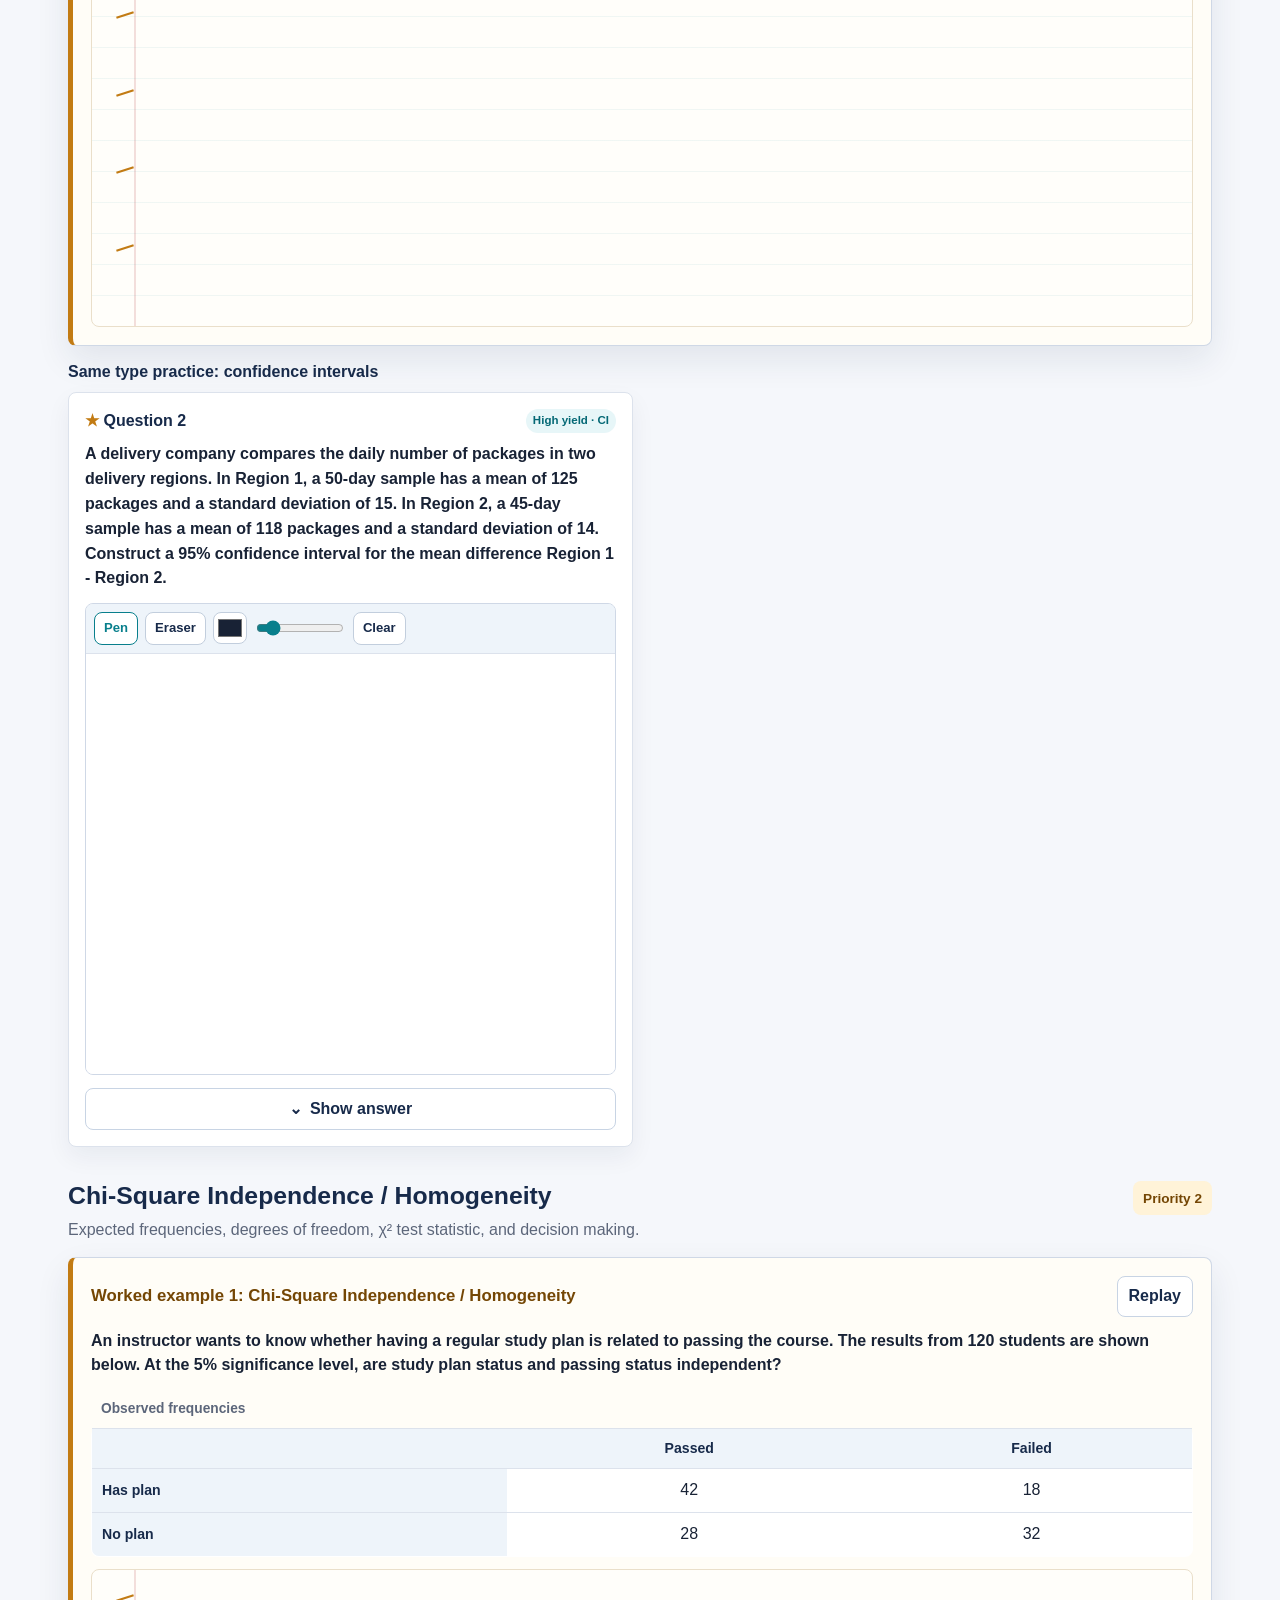
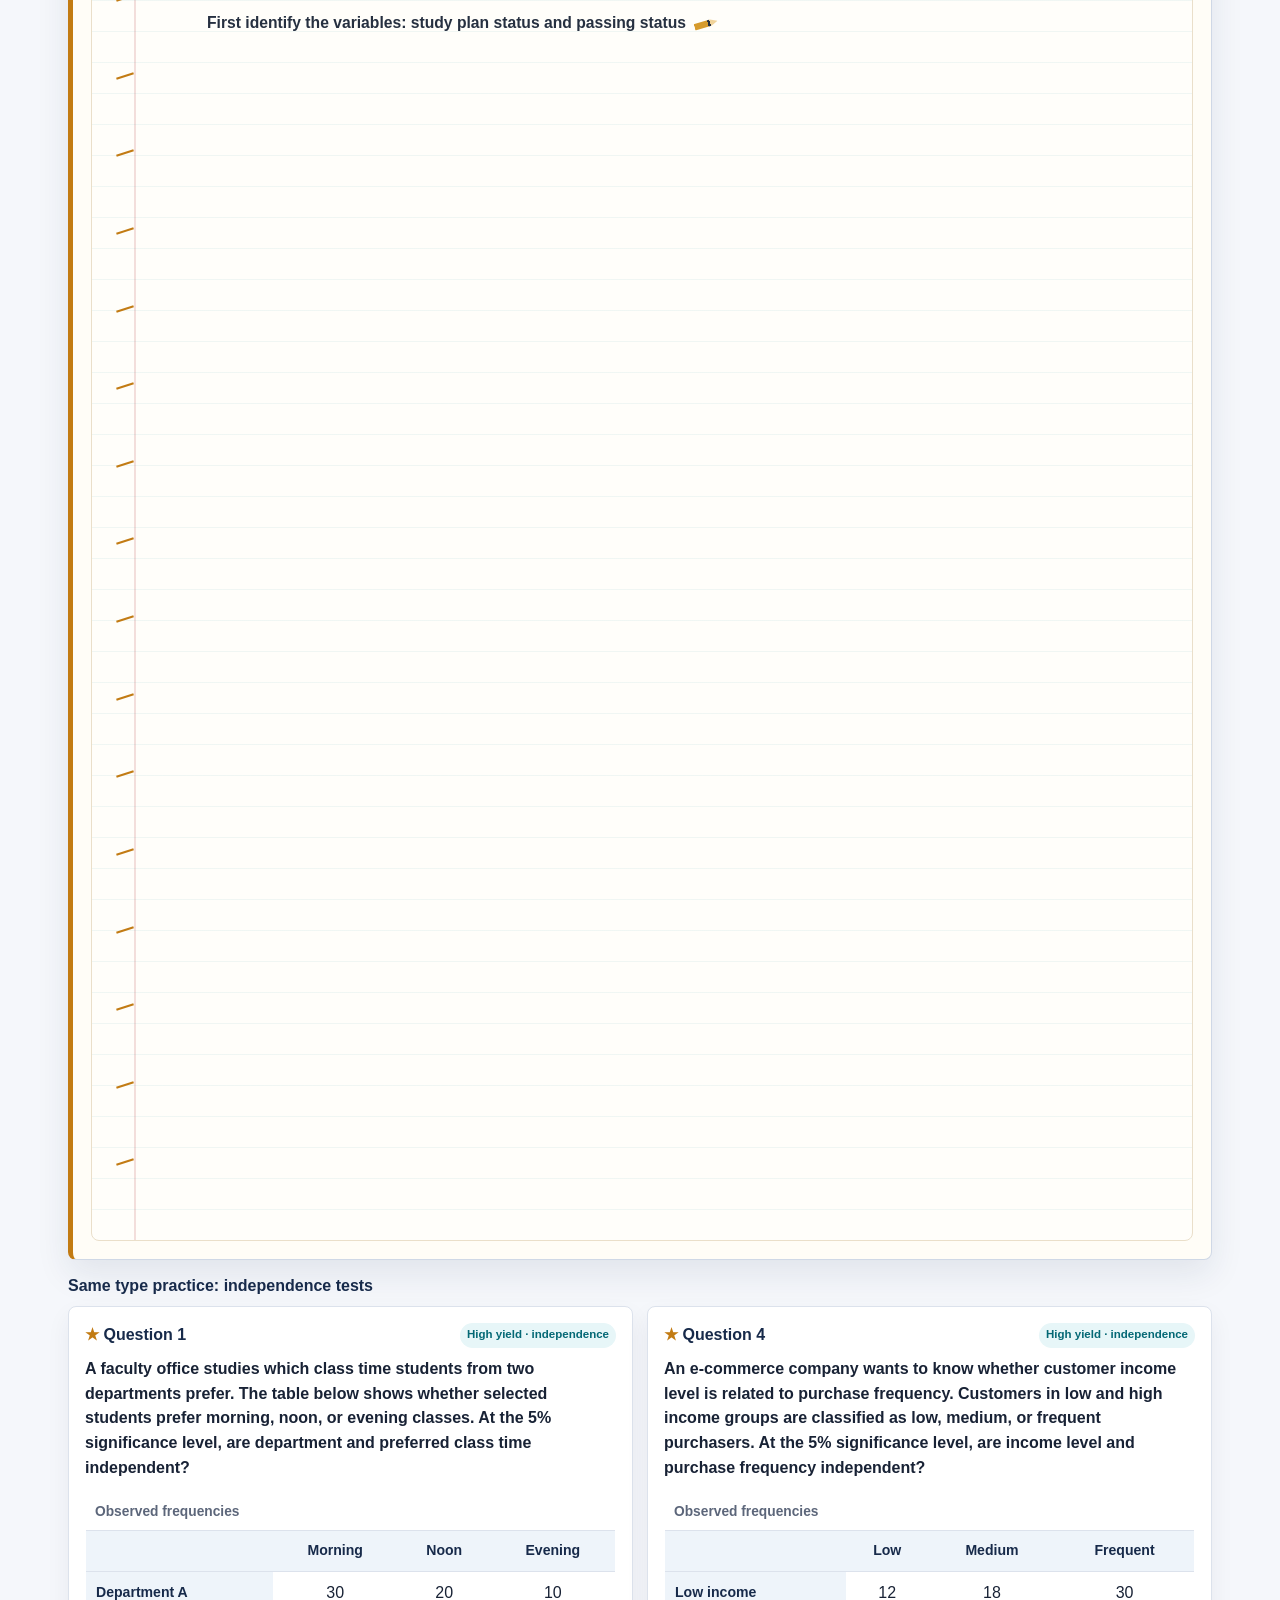
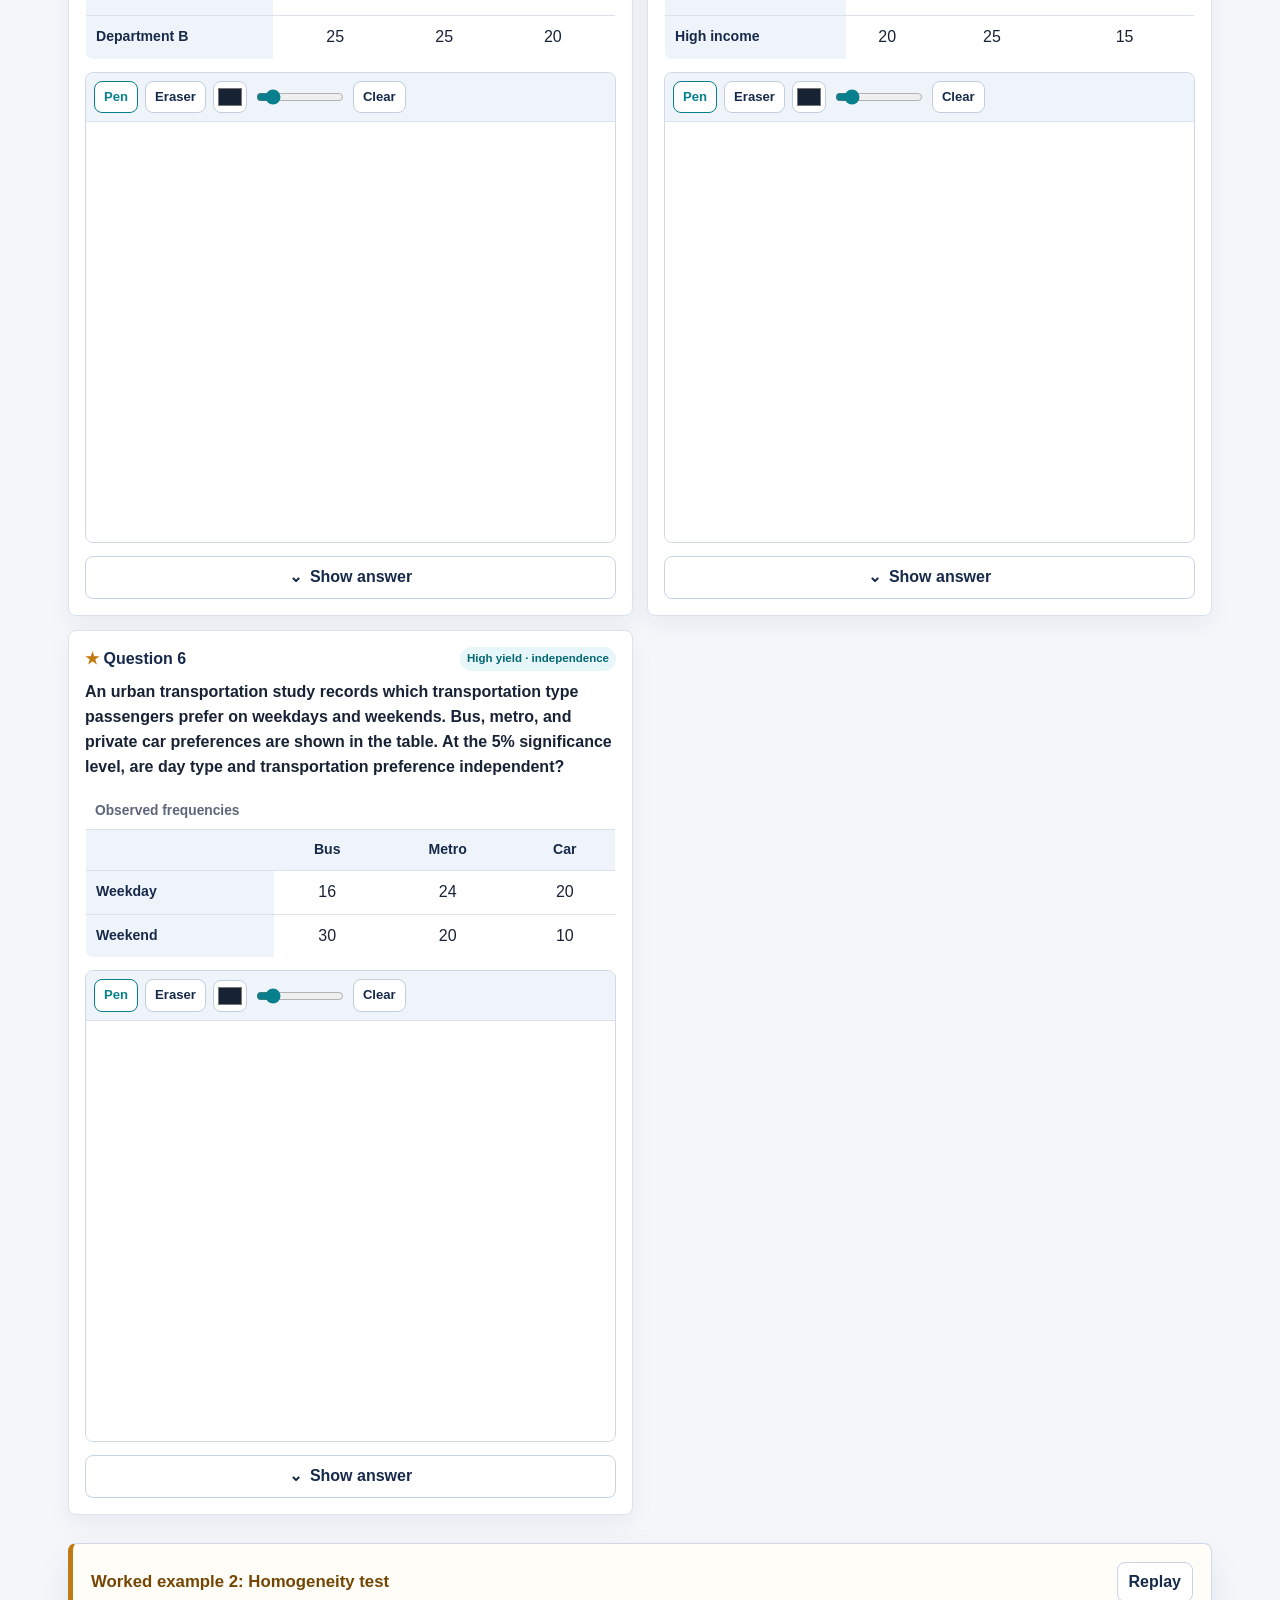
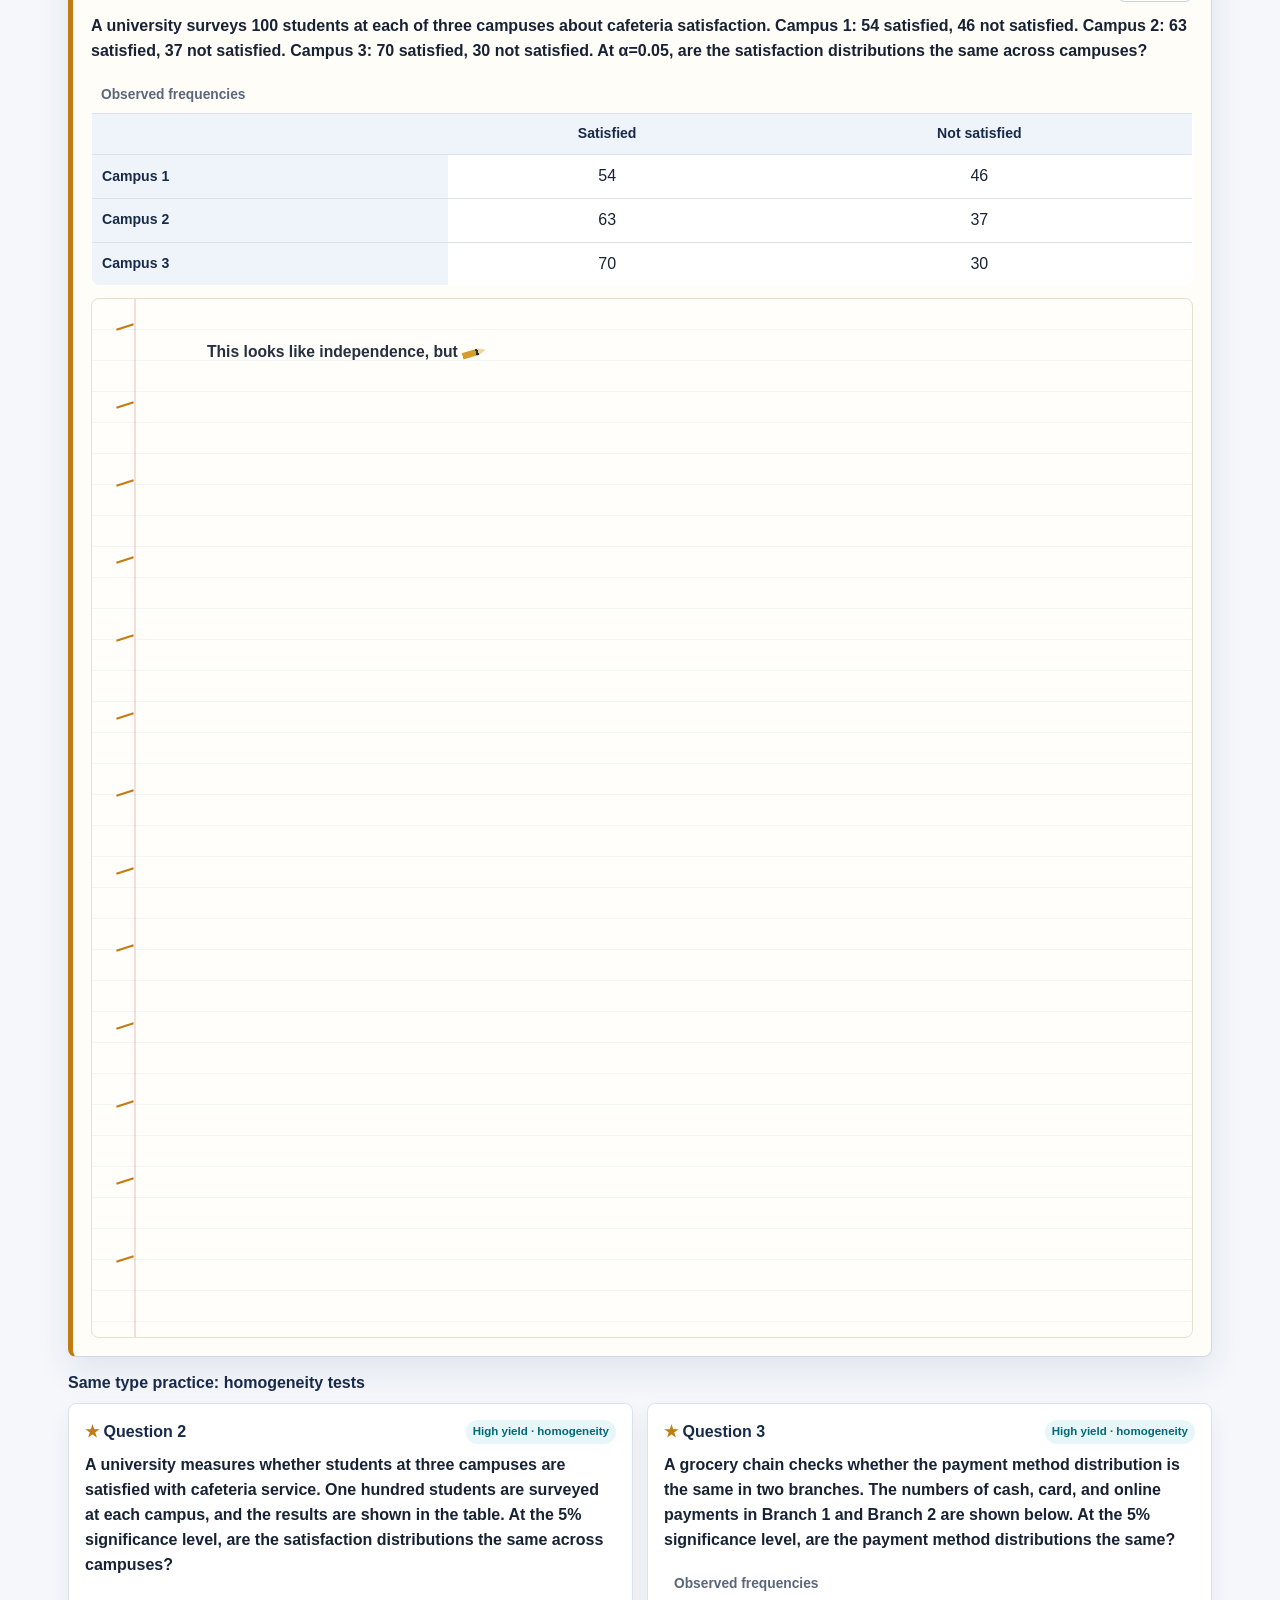
==== commit efb505ae: "Focus problem bank and add formula quiz" ====
--- a/outputs/index.html
+++ b/outputs/index.html
@@ -9,7 +9,7 @@
   <body>
     <header class="site-header">
       <div class="header-copy">
-        <p class="eyebrow">Final problem bank</p>
+        <p class="eyebrow">High probability final problem bank</p>
         <h1>Estimation, Chi-Square, Correlation & Regression</h1>
         <div class="priority-strip" aria-label="Priority order">
           <span>1. Two Population Tests</span>
@@ -17,6 +17,7 @@
           <span>3. Correlation</span>
           <span>4. Regression</span>
           <span>5. Goodness of Fit</span>
+          <a href="./formula-quiz.html">Formula Selector Quiz</a>
         </div>
       </div>
       <img
--- a/outputs/styles.css
+++ b/outputs/styles.css
@@ -29,6 +29,24 @@
   line-height: 1.55;
 }
 
+body.is-board-drawing,
+body.is-board-drawing * {
+  -webkit-user-select: none;
+  user-select: none;
+}
+
+body.is-ipad-pencil-mode,
+body.is-ipad-pencil-mode * {
+  -webkit-touch-callout: none;
+  -webkit-tap-highlight-color: transparent;
+  -webkit-user-select: none;
+  user-select: none;
+}
+
+body.is-ipad-pencil-mode {
+  overscroll-behavior: auto;
+}
+
 button,
 input,
 select {
@@ -83,7 +101,8 @@
   gap: 8px;
 }
 
-.priority-strip span {
+.priority-strip span,
+.priority-strip a {
   display: inline-flex;
   align-items: center;
   min-height: 34px;
@@ -94,6 +113,16 @@
   color: #ffffff;
   font-size: 0.88rem;
   font-weight: 650;
+  text-decoration: none;
+}
+
+.priority-strip a {
+  background: rgba(255, 255, 255, 0.2);
+  border-color: rgba(255, 255, 255, 0.52);
+}
+
+.priority-strip a:hover {
+  background: rgba(255, 255, 255, 0.28);
 }
 
 .study-visual {
@@ -133,7 +162,10 @@
 
 .topic-nav a:focus-visible,
 .answer-toggle:focus-visible,
-.replay-button:focus-visible {
+.replay-button:focus-visible,
+.quiz-option:focus-visible,
+.quiz-action:focus-visible,
+.quiz-link:focus-visible {
   outline: 3px solid rgba(8, 127, 140, 0.35);
   outline-offset: 2px;
 }
@@ -193,6 +225,10 @@
   box-shadow: var(--shadow);
 }
 
+.example-type-block {
+  margin-bottom: 28px;
+}
+
 .example-head {
   display: flex;
   justify-content: space-between;
@@ -205,6 +241,17 @@
   margin: 0;
   color: #744604;
   font-size: 1.05rem;
+}
+
+.practice-group {
+  margin-top: 14px;
+}
+
+.practice-group > h3 {
+  margin: 0 0 10px;
+  color: var(--navy);
+  font-size: 1rem;
+  line-height: 1.25;
 }
 
 .replay-button,
@@ -296,12 +343,13 @@
 
 .write-line {
   position: relative;
-  min-height: 30px;
+  min-height: 28px;
   padding-left: 38px;
   color: #263040;
-  font-family: "Segoe Print", "Comic Sans MS", cursive;
-  font-size: 1rem;
-  line-height: 1.85;
+  font-family: "Segoe UI", Arial, sans-serif;
+  font-size: 0.98rem;
+  font-weight: 600;
+  line-height: 1.65;
   white-space: pre-wrap;
 }
 
@@ -373,12 +421,225 @@
   font-weight: 800;
 }
 
+.star {
+  color: var(--amber);
+  font-weight: 900;
+}
+
+.quiz-shell {
+  max-width: 980px;
+}
+
+.quiz-topbar {
+  display: flex;
+  flex-wrap: wrap;
+  gap: 10px;
+  align-items: center;
+  justify-content: space-between;
+  margin-bottom: 16px;
+}
+
+.quiz-link,
+.quiz-action {
+  display: inline-flex;
+  align-items: center;
+  justify-content: center;
+  min-height: 38px;
+  padding: 8px 12px;
+  border: 1px solid #c8d4e4;
+  border-radius: 8px;
+  background: #ffffff;
+  color: var(--navy);
+  cursor: pointer;
+  font-weight: 800;
+  text-decoration: none;
+}
+
+.quiz-link:hover,
+.quiz-action:hover {
+  border-color: var(--teal);
+  color: var(--teal);
+}
+
+.formula-guide,
+.quiz-card,
+.formula-reference {
+  padding: 16px;
+  border: 1px solid var(--line);
+  border-radius: 8px;
+  background: var(--surface);
+  box-shadow: 0 10px 24px rgba(23, 42, 74, 0.06);
+}
+
+.formula-guide {
+  margin-bottom: 16px;
+}
+
+.formula-guide h2,
+.quiz-card h2,
+.formula-reference h2 {
+  margin-bottom: 8px;
+  color: var(--navy);
+  font-size: 1.25rem;
+}
+
+.formula-guide ol {
+  margin: 0;
+  padding-left: 22px;
+}
+
+.formula-guide li {
+  margin: 6px 0;
+}
+
+.quiz-progress {
+  display: flex;
+  justify-content: space-between;
+  gap: 10px;
+  margin-bottom: 10px;
+  color: var(--muted);
+  font-size: 0.9rem;
+  font-weight: 800;
+}
+
+.quiz-scenario {
+  margin-bottom: 14px;
+  color: var(--ink);
+  font-size: 1.05rem;
+  font-weight: 700;
+}
+
+.quiz-options {
+  display: grid;
+  gap: 10px;
+}
+
+.quiz-option {
+  width: 100%;
+  min-height: 48px;
+  padding: 10px 12px;
+  border: 1px solid #c8d4e4;
+  border-radius: 8px;
+  background: #ffffff;
+  color: var(--navy);
+  cursor: pointer;
+  font-weight: 800;
+  text-align: left;
+}
+
+.quiz-option:hover {
+  border-color: var(--teal);
+}
+
+.quiz-option:disabled,
+.quiz-action:disabled {
+  cursor: default;
+}
+
+.quiz-action:disabled {
+  opacity: 0.55;
+}
+
+.quiz-option.is-correct {
+  border-color: rgba(45, 125, 70, 0.55);
+  background: #eef7f1;
+  color: var(--green);
+}
+
+.quiz-option.is-wrong {
+  border-color: rgba(179, 58, 58, 0.52);
+  background: #fff0f0;
+  color: var(--red);
+}
+
+.quiz-feedback {
+  margin-top: 14px;
+  padding: 12px;
+  border: 1px solid #cfd8e6;
+  border-radius: 8px;
+  background: #f8fafc;
+}
+
+.quiz-feedback[hidden] {
+  display: none;
+}
+
+.quiz-feedback h3 {
+  margin-bottom: 6px;
+  color: var(--navy);
+  font-size: 1rem;
+}
+
+.quiz-feedback p {
+  margin-bottom: 7px;
+}
+
+.formula-pill {
+  display: inline-flex;
+  align-items: center;
+  min-height: 30px;
+  margin-top: 4px;
+  padding: 4px 8px;
+  border-radius: 8px;
+  background: #e7f6f8;
+  color: #046875;
+  font-weight: 850;
+}
+
+.quiz-actions {
+  display: flex;
+  gap: 10px;
+  margin-top: 14px;
+}
+
+.formula-reference {
+  margin-top: 18px;
+}
+
+.reference-grid {
+  display: grid;
+  grid-template-columns: repeat(2, minmax(0, 1fr));
+  gap: 12px;
+}
+
+.reference-item {
+  padding: 12px;
+  border: 1px solid var(--line);
+  border-radius: 8px;
+  background: #f8fafc;
+}
+
+.reference-item h3 {
+  margin-bottom: 5px;
+  color: var(--navy);
+  font-size: 0.98rem;
+}
+
+.reference-item p {
+  margin-bottom: 4px;
+  color: var(--muted);
+}
+
+.reference-item .math {
+  display: block;
+  color: var(--ink);
+}
+
 .scratch-board {
   margin-top: 12px;
   border: 1px solid #cfd8e6;
   border-radius: 8px;
   background: #f8fafc;
   overflow: hidden;
+  overscroll-behavior: contain;
+  -webkit-touch-callout: none;
+  -webkit-user-select: none;
+  user-select: none;
+}
+
+.scratch-board * {
+  -webkit-user-select: none;
+  user-select: none;
 }
 
 .board-toolbar {
@@ -428,10 +689,12 @@
 .drawing-board {
   display: block;
   width: 100%;
-  height: 220px;
+  height: 420px;
   background: #ffffff;
   cursor: crosshair;
   touch-action: none;
+  -webkit-user-select: none;
+  user-select: none;
 }
 
 .answer {
@@ -474,6 +737,12 @@
   font-weight: 750;
 }
 
+@media (max-width: 1100px) {
+  .question-grid {
+    grid-template-columns: 1fr;
+  }
+}
+
 @media (max-width: 880px) {
   .site-header {
     grid-template-columns: 1fr;
@@ -485,7 +754,11 @@
   }
 
   .section-head,
-  .question-grid {
+  .section-head {
+    grid-template-columns: 1fr;
+  }
+
+  .reference-grid {
     grid-template-columns: 1fr;
   }
 }
@@ -517,7 +790,7 @@
   }
 
   .drawing-board {
-    height: 190px;
+    height: 360px;
   }
 
   .example-head {
@@ -539,6 +812,15 @@
     overflow-x: auto;
     white-space: nowrap;
   }
+
+  .quiz-actions {
+    flex-direction: column;
+  }
+
+  .quiz-action,
+  .quiz-link {
+    width: 100%;
+  }
 }
 
 @media (prefers-reduced-motion: reduce) {
